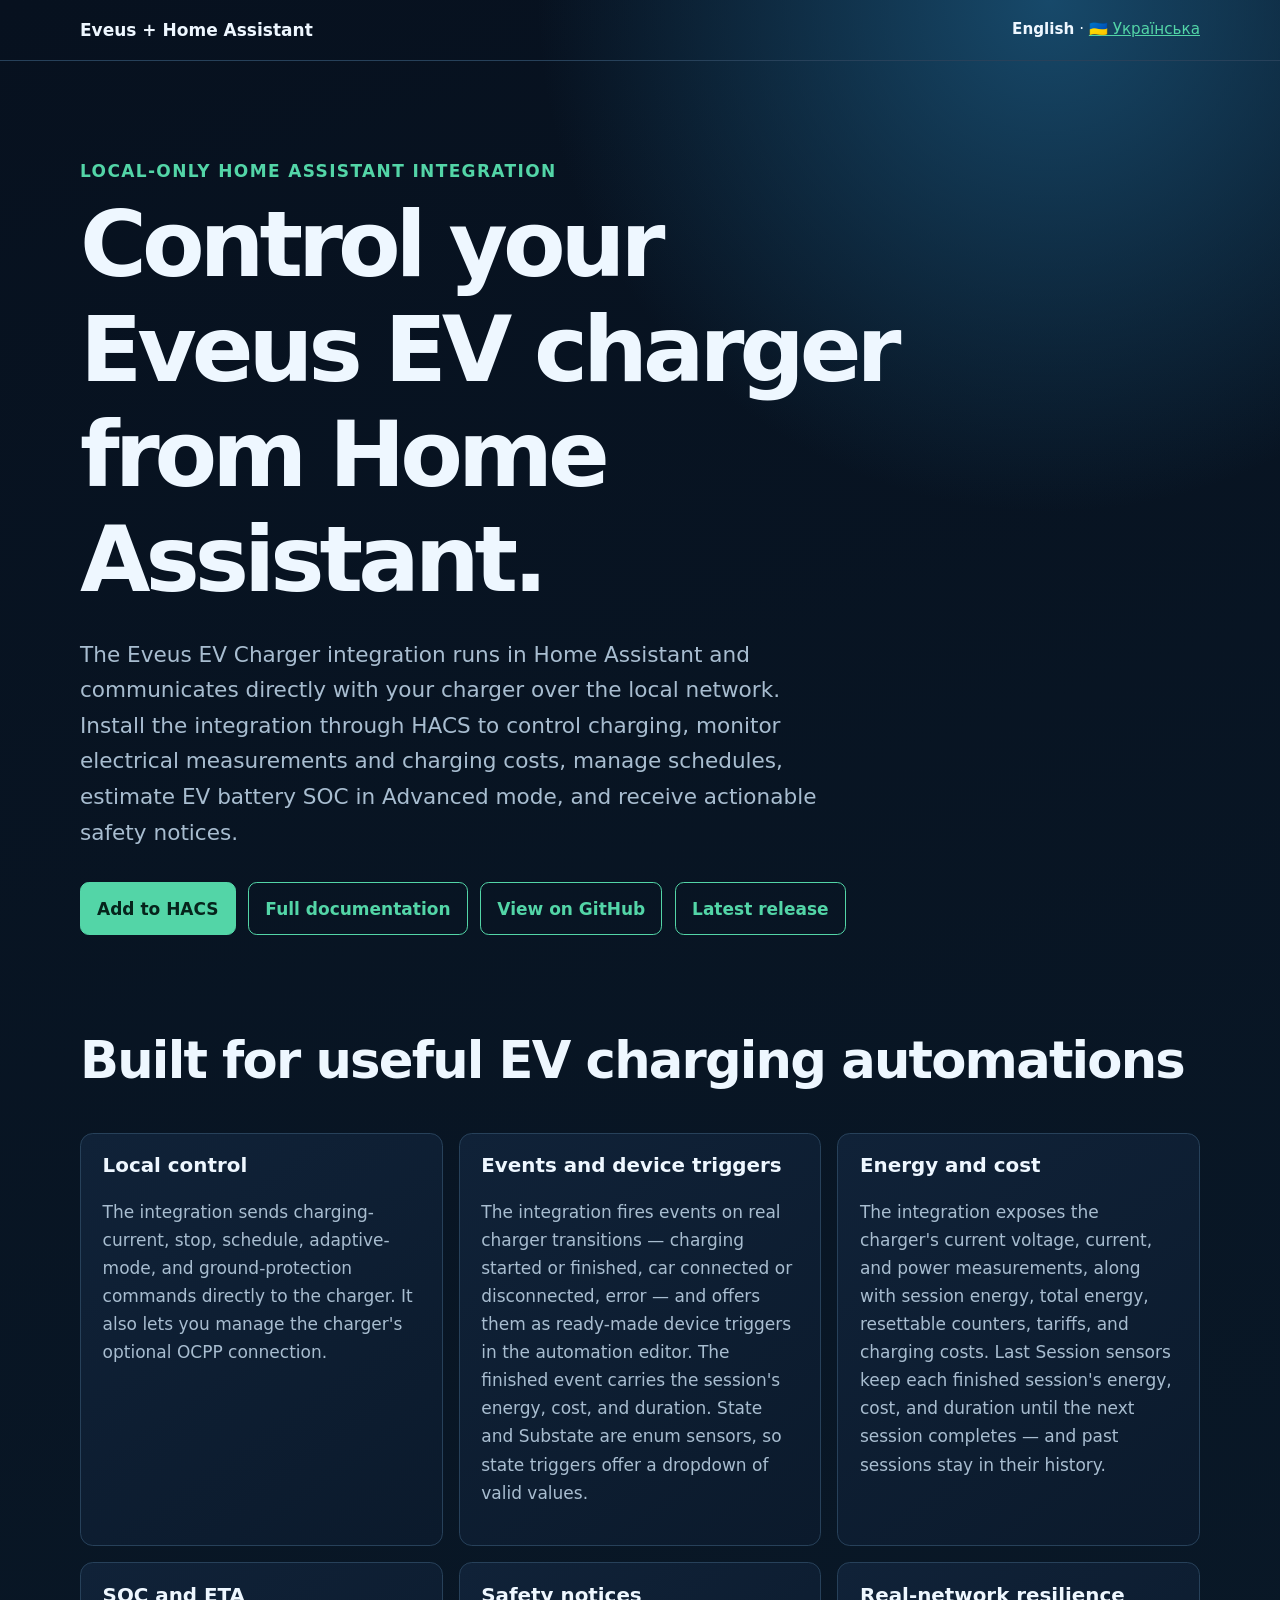
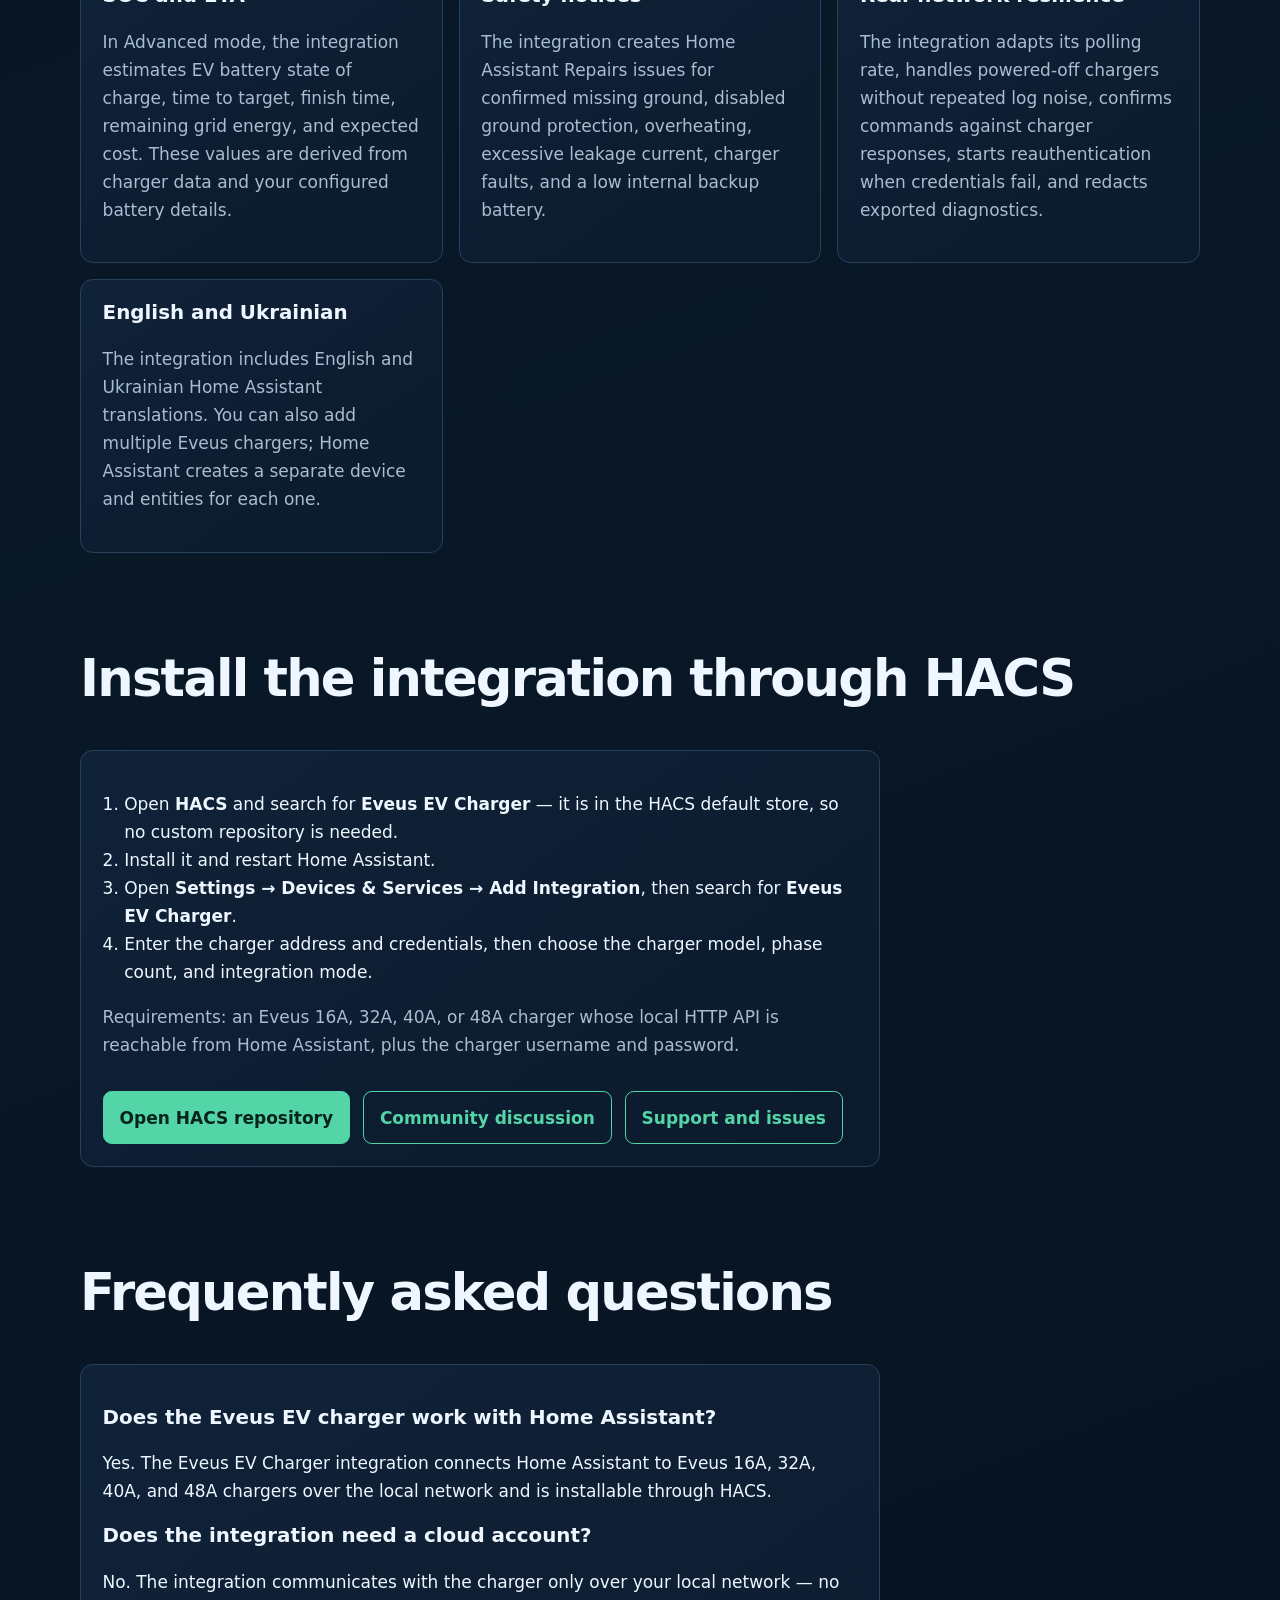
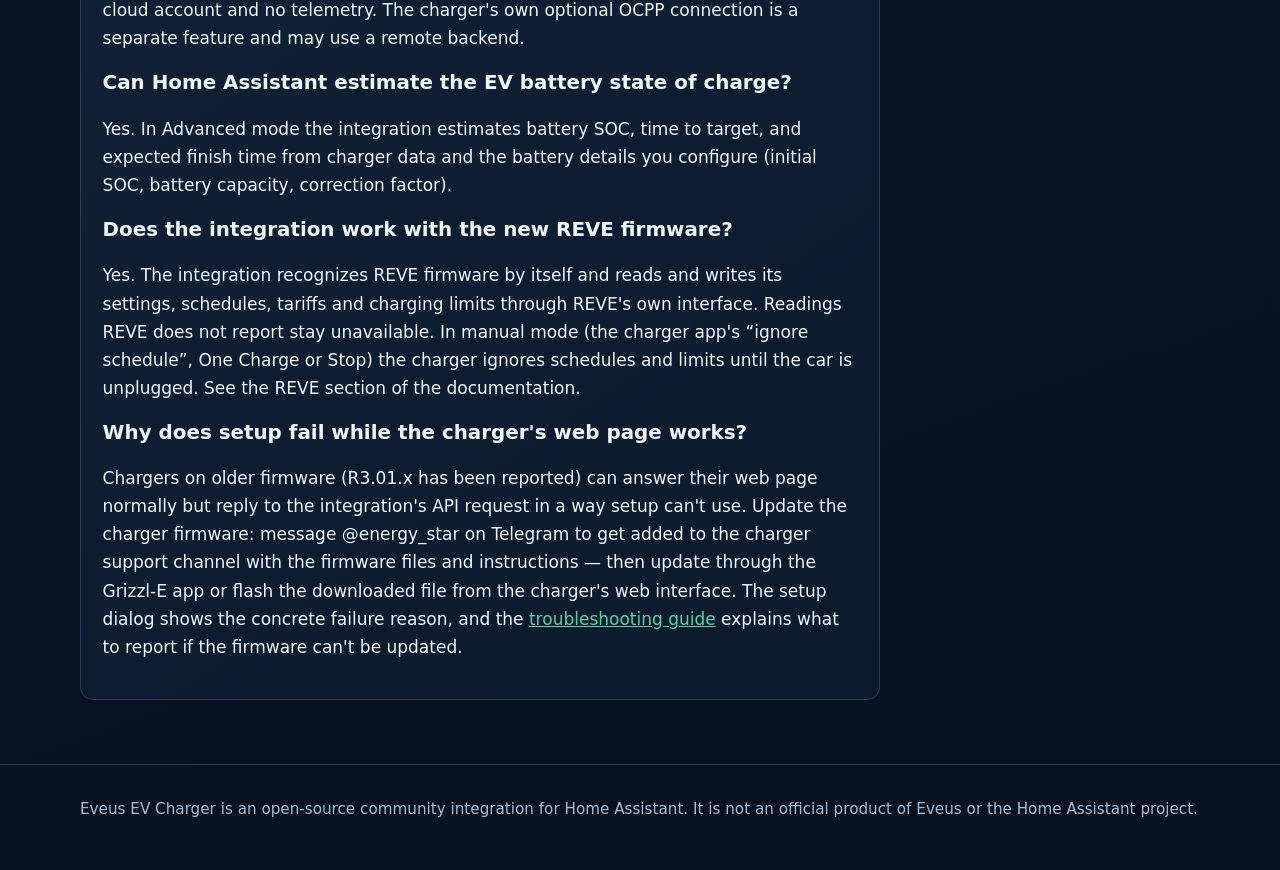
==== site/index.html @ 742cd99a "site: FAQ answer about REVE firmware" ====
<!doctype html>
<html lang="en">
<head>
  <meta charset="utf-8">
  <meta name="viewport" content="width=device-width, initial-scale=1">
  <title>Eveus EV Charger Home Assistant Integration | HACS</title>
  <meta name="description" content="The Eveus EV Charger integration gives Home Assistant local control and monitoring of Eveus chargers. Install it through HACS to manage charging, schedules, energy, cost, and safety notices.">
  <link rel="canonical" href="https://abovsh.github.io/eveus/">
  <link rel="alternate" hreflang="en" href="https://abovsh.github.io/eveus/">
  <link rel="alternate" hreflang="uk" href="https://abovsh.github.io/eveus/uk/">
  <link rel="alternate" hreflang="x-default" href="https://abovsh.github.io/eveus/">
  <link rel="stylesheet" href="assets/style.css">
  <meta property="og:type" content="website">
  <meta property="og:title" content="Eveus EV Charger for Home Assistant">
  <meta property="og:description" content="A HACS integration that gives Home Assistant local control and monitoring of Eveus EV chargers.">
  <meta property="og:url" content="https://abovsh.github.io/eveus/">
  <meta property="og:image" content="https://github.com/user-attachments/assets/064dd525-ecb9-4f7f-ac0c-2dc9a16b7039">
  <meta name="twitter:card" content="summary_large_image">
  <meta name="twitter:title" content="Eveus EV Charger for Home Assistant">
  <meta name="twitter:description" content="A HACS integration that gives Home Assistant local control and monitoring of Eveus EV chargers.">
  <meta name="twitter:image" content="https://github.com/user-attachments/assets/064dd525-ecb9-4f7f-ac0c-2dc9a16b7039">
  <script type="application/ld+json">
  {
    "@context": "https://schema.org",
    "@type": "SoftwareApplication",
    "name": "Eveus EV Charger for Home Assistant",
    "applicationCategory": "HomeAutomationApplication",
    "operatingSystem": "Home Assistant",
    "description": "Home Assistant integration that communicates locally with Eveus EV chargers and is installable through HACS.",
    "softwareVersion": "4.18.0",
    "inLanguage": ["en", "uk"],
    "screenshot": "https://github.com/user-attachments/assets/064dd525-ecb9-4f7f-ac0c-2dc9a16b7039",
    "url": "https://abovsh.github.io/eveus/",
    "downloadUrl": "https://github.com/ABovsh/eveus/releases/latest",
    "codeRepository": "https://github.com/ABovsh/eveus",
    "license": "https://github.com/ABovsh/eveus/blob/main/LICENSE"
  }
  </script>
  <script type="application/ld+json">
  {
    "@context": "https://schema.org",
    "@type": "FAQPage",
    "mainEntity": [
      {
        "@type": "Question",
        "name": "Does the Eveus EV charger work with Home Assistant?",
        "acceptedAnswer": {
          "@type": "Answer",
          "text": "Yes. The Eveus EV Charger integration connects Home Assistant to Eveus 16A, 32A, 40A, and 48A chargers over the local network and is installable through HACS."
        }
      },
      {
        "@type": "Question",
        "name": "Does the integration need a cloud account?",
        "acceptedAnswer": {
          "@type": "Answer",
          "text": "No. The integration communicates with the charger only over your local network — no cloud account and no telemetry. The charger's own optional OCPP connection is a separate feature and may use a remote backend."
        }
      },
      {
        "@type": "Question",
        "name": "Can Home Assistant estimate the EV battery state of charge?",
        "acceptedAnswer": {
          "@type": "Answer",
          "text": "Yes. In Advanced mode the integration estimates battery SOC, time to target, and expected finish time from charger data and the battery details you configure (initial SOC, battery capacity, correction factor)."
        }
      },
      {
        "@type": "Question",
        "name": "Does the integration work with the new REVE firmware?",
        "acceptedAnswer": {
          "@type": "Answer",
          "text": "Yes. The integration recognizes REVE firmware by itself and reads and writes its settings, schedules, tariffs and charging limits through REVE's own interface. Readings REVE does not report stay unavailable. In manual mode (the charger app's \u201cignore schedule\u201d, One Charge or Stop) the charger ignores schedules and limits until the car is unplugged. See the REVE section of the documentation."
        }
      },
      {
        "@type": "Question",
        "name": "Why does setup fail while the charger's web page works?",
        "acceptedAnswer": {
          "@type": "Answer",
          "text": "Chargers on older firmware (R3.01.x has been reported) can answer their web page normally but reply to the integration's API request in a way setup can't use. Update the charger firmware: message @energy_star on Telegram to get added to the charger support channel with the firmware files and instructions — then update through the Grizzl-E app or flash the downloaded file from the charger's web interface. The setup dialog shows the concrete failure reason, and the troubleshooting guide explains what to report if the firmware can't be updated."
        }
      }
    ]
  }
  </script>
</head>
<body>
  <header>
    <nav class="wrap" aria-label="Primary navigation">
      <a class="brand" href="./">Eveus + Home Assistant</a>
      <span class="language"><strong aria-current="page">English</strong> · <a href="uk/" lang="uk">🇺🇦 Українська</a></span>
    </nav>
  </header>

  <main>
    <section class="hero wrap">
      <p class="eyebrow">Local-only Home Assistant integration</p>
      <h1>Control your Eveus EV charger from Home Assistant.</h1>
      <p class="lead">The Eveus EV Charger integration runs in Home Assistant and communicates directly with your charger over the local network. Install the integration through HACS to control charging, monitor electrical measurements and charging costs, manage schedules, estimate EV battery SOC in Advanced mode, and receive actionable safety notices.</p>
      <div class="actions">
        <a class="button primary" href="https://my.home-assistant.io/redirect/hacs_repository/?owner=ABovsh&amp;repository=eveus&amp;category=integration">Add to HACS</a>
        <a class="button" href="https://github.com/ABovsh/eveus#eveus-ev-charger-for-home-assistant">Full documentation</a>
        <a class="button" href="https://github.com/ABovsh/eveus">View on GitHub</a>
        <a class="button" href="https://github.com/ABovsh/eveus/releases/latest">Latest release</a>
      </div>
    </section>

    <section class="wrap" id="features">
      <h2>Built for useful EV charging automations</h2>
      <div class="grid">
        <article class="card">
          <h3>Local control</h3>
          <p>The integration sends charging-current, stop, schedule, adaptive-mode, and ground-protection commands directly to the charger. It also lets you manage the charger's optional OCPP connection.</p>
        </article>
        <article class="card">
          <h3>Events and device triggers</h3>
          <p>The integration fires events on real charger transitions — charging started or finished, car connected or disconnected, error — and offers them as ready-made device triggers in the automation editor. The finished event carries the session's energy, cost, and duration. State and Substate are enum sensors, so state triggers offer a dropdown of valid values.</p>
        </article>
        <article class="card">
          <h3>Energy and cost</h3>
          <p>The integration exposes the charger's current voltage, current, and power measurements, along with session energy, total energy, resettable counters, tariffs, and charging costs. Last Session sensors keep each finished session's energy, cost, and duration until the next session completes — and past sessions stay in their history.</p>
        </article>
        <article class="card">
          <h3>SOC and ETA</h3>
          <p>In Advanced mode, the integration estimates EV battery state of charge, time to target, finish time, remaining grid energy, and expected cost. These values are derived from charger data and your configured battery details.</p>
        </article>
        <article class="card">
          <h3>Safety notices</h3>
          <p>The integration creates Home Assistant Repairs issues for confirmed missing ground, disabled ground protection, overheating, excessive leakage current, charger faults, and a low internal backup battery.</p>
        </article>
        <article class="card">
          <h3>Real-network resilience</h3>
          <p>The integration adapts its polling rate, handles powered-off chargers without repeated log noise, confirms commands against charger responses, starts reauthentication when credentials fail, and redacts exported diagnostics.</p>
        </article>
        <article class="card">
          <h3>English and Ukrainian</h3>
          <p>The integration includes English and Ukrainian Home Assistant translations. You can also add multiple Eveus chargers; Home Assistant creates a separate device and entities for each one.</p>
        </article>
      </div>
    </section>

    <section class="wrap" id="install">
      <h2>Install the integration through HACS</h2>
      <div class="install">
        <ol>
          <li>Open <strong>HACS</strong> and search for <strong>Eveus EV Charger</strong> — it is in the HACS default store, so no custom repository is needed.</li>
          <li>Install it and restart Home Assistant.</li>
          <li>Open <strong>Settings → Devices &amp; Services → Add Integration</strong>, then search for <strong>Eveus EV Charger</strong>.</li>
          <li>Enter the charger address and credentials, then choose the charger model, phase count, and integration mode.</li>
        </ol>
        <p class="note">Requirements: an Eveus 16A, 32A, 40A, or 48A charger whose local HTTP API is reachable from Home Assistant, plus the charger username and password.</p>
        <div class="actions">
          <a class="button primary" href="https://my.home-assistant.io/redirect/hacs_repository/?owner=ABovsh&amp;repository=eveus&amp;category=integration">Open HACS repository</a>
          <a class="button" href="https://community.home-assistant.io/t/eveus-ev-charger-home-assistant-integration-local-only-hacs/1010628">Community discussion</a>
          <a class="button" href="https://github.com/ABovsh/eveus/issues">Support and issues</a>
        </div>
      </div>
    </section>

    <section class="wrap" id="faq">
      <h2>Frequently asked questions</h2>
      <div class="install">
        <h3>Does the Eveus EV charger work with Home Assistant?</h3>
        <p>Yes. The Eveus EV Charger integration connects Home Assistant to Eveus 16A, 32A, 40A, and 48A chargers over the local network and is installable through HACS.</p>
        <h3>Does the integration need a cloud account?</h3>
        <p>No. The integration communicates with the charger only over your local network — no cloud account and no telemetry. The charger's own optional OCPP connection is a separate feature and may use a remote backend.</p>
        <h3>Can Home Assistant estimate the EV battery state of charge?</h3>
        <p>Yes. In Advanced mode the integration estimates battery SOC, time to target, and expected finish time from charger data and the battery details you configure (initial SOC, battery capacity, correction factor).</p>
        <h3>Does the integration work with the new REVE firmware?</h3>
        <p>Yes. The integration recognizes REVE firmware by itself and reads and writes its settings, schedules, tariffs and charging limits through REVE's own interface. Readings REVE does not report stay unavailable. In manual mode (the charger app's “ignore schedule”, One Charge or Stop) the charger ignores schedules and limits until the car is unplugged. See the REVE section of the documentation.</p>
        <h3>Why does setup fail while the charger's web page works?</h3>
        <p>Chargers on older firmware (R3.01.x has been reported) can answer their web page normally but reply to the integration's API request in a way setup can't use. Update the charger firmware: message @energy_star on Telegram to get added to the charger support channel with the firmware files and instructions — then update through the Grizzl-E app or flash the downloaded file from the charger's web interface. The setup dialog shows the concrete failure reason, and the <a href="https://github.com/ABovsh/eveus#older-charger-firmware">troubleshooting guide</a> explains what to report if the firmware can't be updated.</p>
      </div>
    </section>
  </main>

  <footer>
    <div class="wrap">Eveus EV Charger is an open-source community integration for Home Assistant. It is not an official product of Eveus or the Home Assistant project.</div>
  </footer>
</body>
</html>
---- site/assets/style.css ----
:root {
  color-scheme: dark;
  --bg: #07111f;
  --panel: #102238;
  --panel-soft: #0b1a2c;
  --text: #eef7ff;
  --muted: #a8bdd0;
  --accent: #53d5a7;
  --accent-dark: #06241c;
  --line: #27415a;
  --max: 1120px;
}

* {
  box-sizing: border-box;
}

html {
  scroll-behavior: smooth;
}

body {
  margin: 0;
  background:
    radial-gradient(circle at 82% 0%, #17496a 0, transparent 32rem),
    linear-gradient(160deg, var(--bg), #091827 48%, #07111f);
  color: var(--text);
  font: 17px/1.65 system-ui, -apple-system, BlinkMacSystemFont, "Segoe UI", sans-serif;
}

a {
  color: var(--accent);
}

a:focus-visible,
.button:focus-visible {
  outline: 3px solid #fff;
  outline-offset: 4px;
}

.wrap {
  width: min(calc(100% - 2rem), var(--max));
  margin-inline: auto;
}

header {
  padding: 1rem 0;
  border-bottom: 1px solid var(--line);
}

nav {
  display: flex;
  align-items: center;
  justify-content: space-between;
  gap: 1rem;
}

.brand {
  color: var(--text);
  font-weight: 800;
  text-decoration: none;
}

.language {
  font-size: 0.95rem;
}

.hero {
  padding: 6rem 0 4rem;
}

.eyebrow {
  margin: 0 0 0.5rem;
  color: var(--accent);
  font-weight: 800;
  letter-spacing: 0.08em;
  text-transform: uppercase;
}

h1,
h2,
h3 {
  line-height: 1.15;
}

h1 {
  max-width: 860px;
  margin: 0;
  font-size: clamp(2.7rem, 8vw, 5.7rem);
  letter-spacing: -0.055em;
}

.lead {
  max-width: 760px;
  margin: 1.5rem 0 0;
  color: var(--muted);
  font-size: clamp(1.1rem, 2vw, 1.35rem);
}

.actions {
  display: flex;
  flex-wrap: wrap;
  gap: 0.8rem;
  margin-top: 2rem;
}

.button {
  display: inline-block;
  padding: 0.72rem 1rem;
  border: 1px solid var(--accent);
  border-radius: 0.55rem;
  color: var(--accent);
  font-weight: 750;
  text-decoration: none;
}

.button.primary {
  background: var(--accent);
  color: var(--accent-dark);
}

section {
  padding: 2rem 0 4rem;
}

h2 {
  margin-top: 0;
  font-size: clamp(2rem, 5vw, 3.2rem);
  letter-spacing: -0.035em;
}

.grid {
  display: grid;
  grid-template-columns: repeat(3, minmax(0, 1fr));
  gap: 1rem;
}

.card,
.install {
  padding: 1.35rem;
  border: 1px solid var(--line);
  border-radius: 0.8rem;
  background: linear-gradient(145deg, var(--panel), var(--panel-soft));
}

.card h3 {
  margin-top: 0;
}

.card p,
.note,
footer {
  color: var(--muted);
}

.install {
  max-width: 800px;
}

ol {
  padding-left: 1.35rem;
}

code {
  overflow-wrap: anywhere;
  color: var(--text);
}

footer {
  padding: 2rem 0 3rem;
  border-top: 1px solid var(--line);
  font-size: 0.95rem;
}

@media (max-width: 760px) {
  .hero {
    padding-top: 4rem;
  }

  .grid {
    grid-template-columns: 1fr;
  }
}
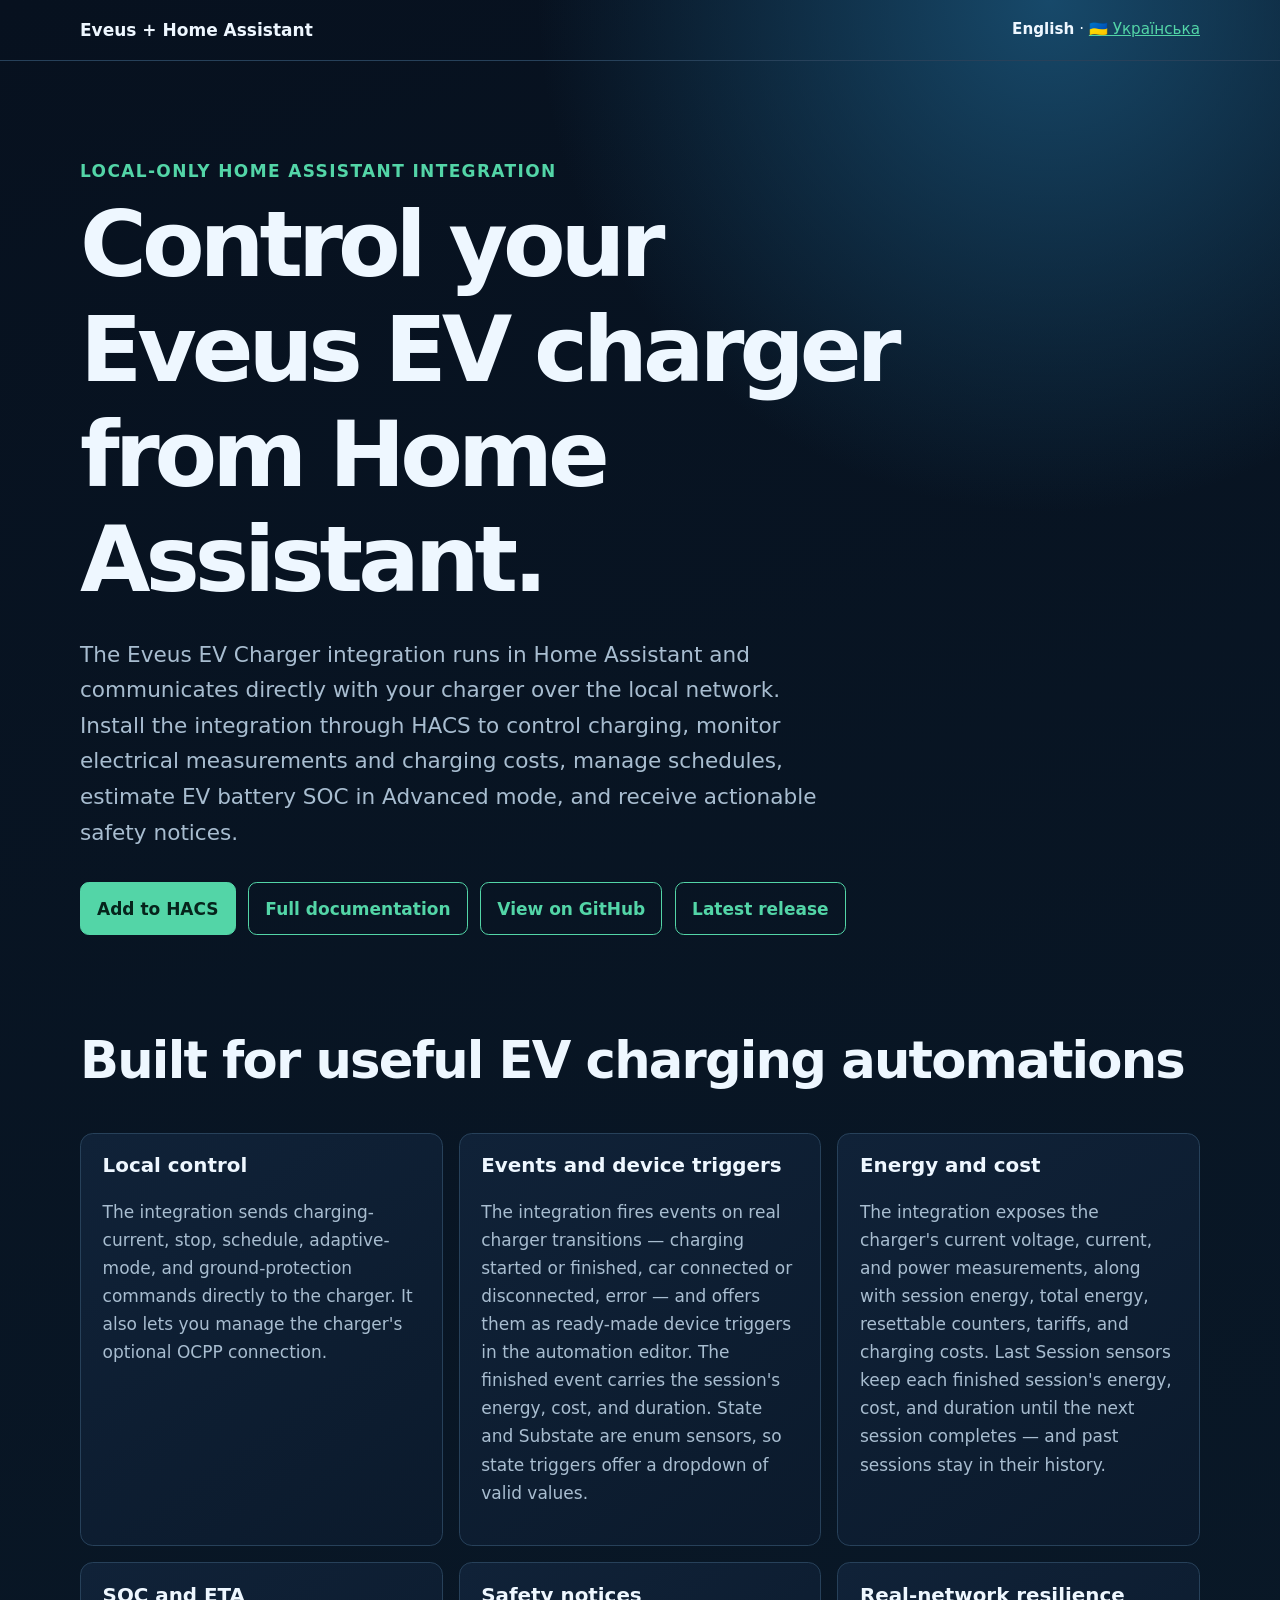
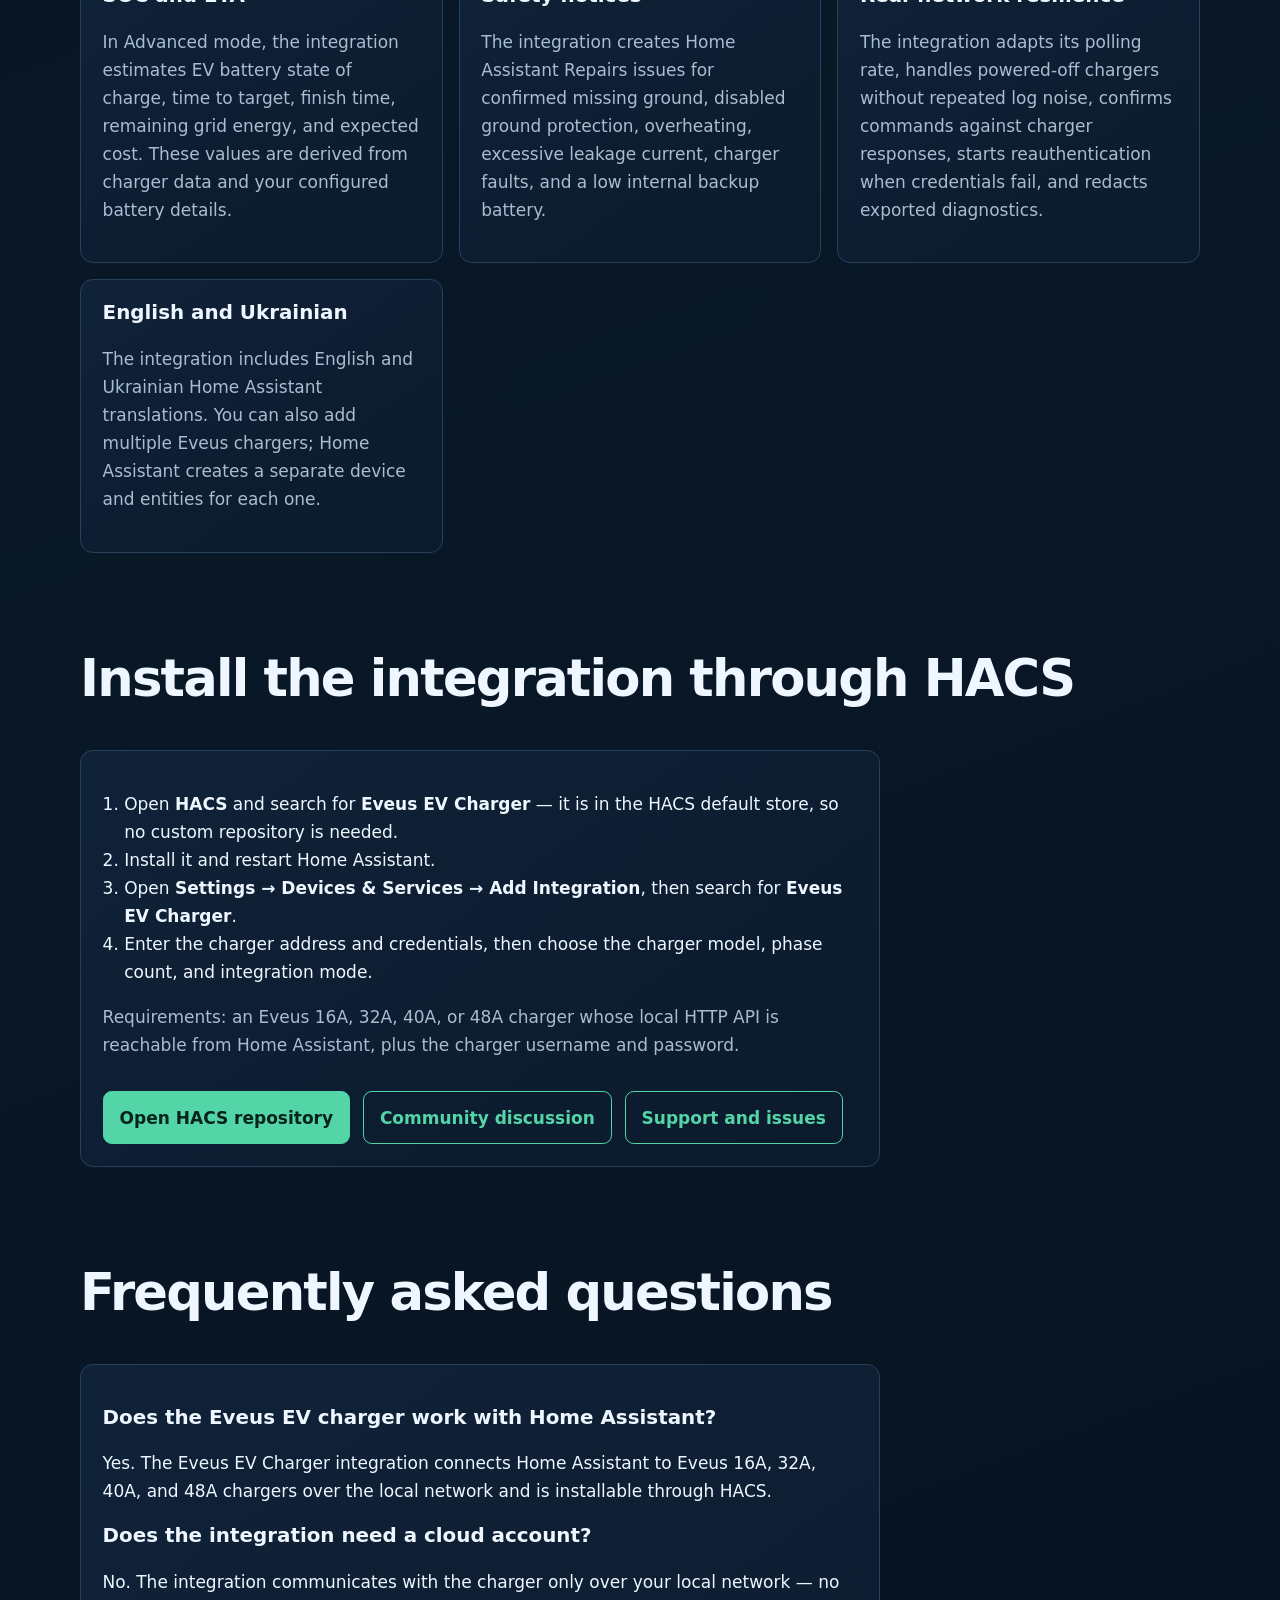
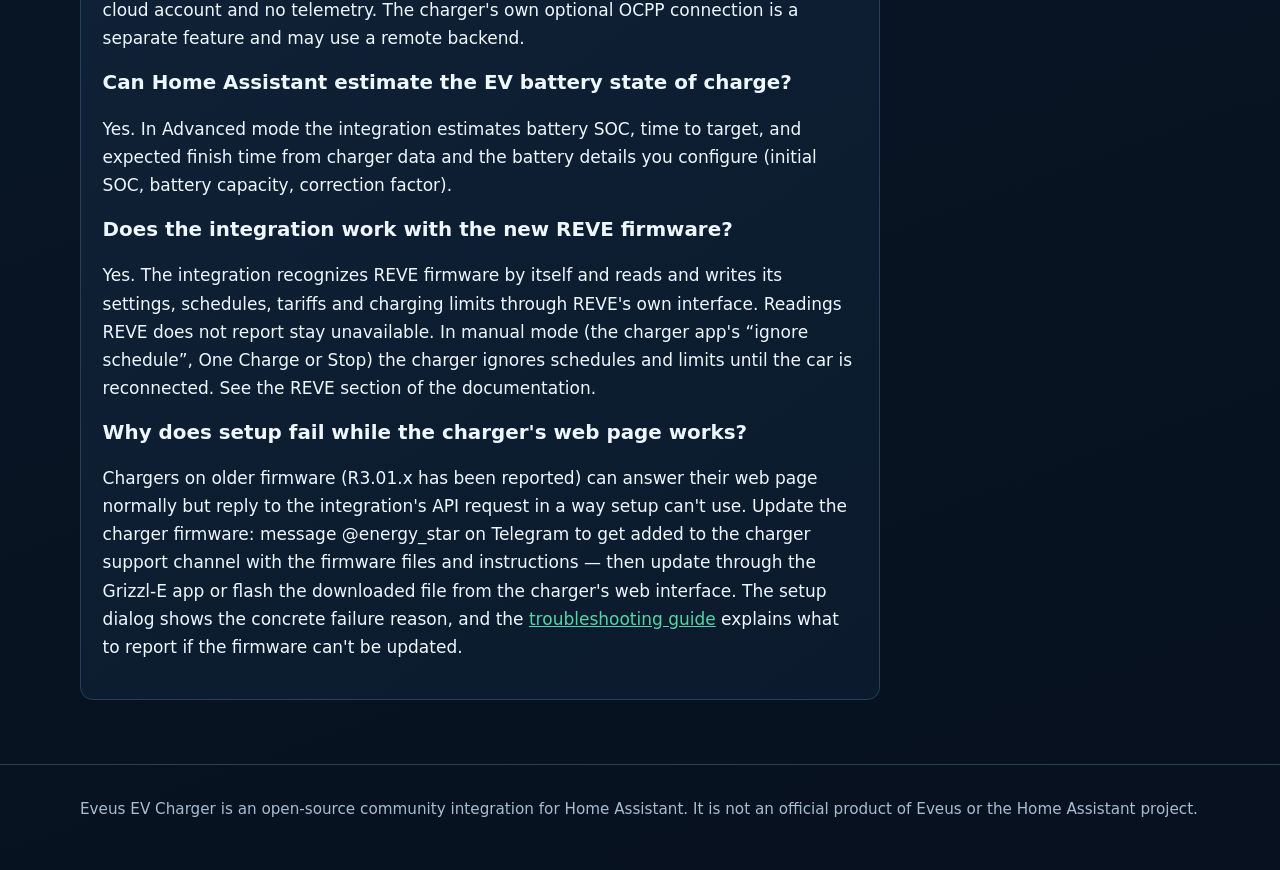
==== commit 16f9838e: "card, docs: manual mode lasts until the car is reconnected" ====
--- a/site/index.html
+++ b/site/index.html
@@ -70,7 +70,7 @@
         "name": "Does the integration work with the new REVE firmware?",
         "acceptedAnswer": {
           "@type": "Answer",
-          "text": "Yes. The integration recognizes REVE firmware by itself and reads and writes its settings, schedules, tariffs and charging limits through REVE's own interface. Readings REVE does not report stay unavailable. In manual mode (the charger app's \u201cignore schedule\u201d, One Charge or Stop) the charger ignores schedules and limits until the car is unplugged. See the REVE section of the documentation."
+          "text": "Yes. The integration recognizes REVE firmware by itself and reads and writes its settings, schedules, tariffs and charging limits through REVE's own interface. Readings REVE does not report stay unavailable. In manual mode (the charger app's \u201cignore schedule\u201d, One Charge or Stop) the charger ignores schedules and limits until the car is reconnected. See the REVE section of the documentation."
         }
       },
       {
@@ -168,7 +168,7 @@
         <h3>Can Home Assistant estimate the EV battery state of charge?</h3>
         <p>Yes. In Advanced mode the integration estimates battery SOC, time to target, and expected finish time from charger data and the battery details you configure (initial SOC, battery capacity, correction factor).</p>
         <h3>Does the integration work with the new REVE firmware?</h3>
-        <p>Yes. The integration recognizes REVE firmware by itself and reads and writes its settings, schedules, tariffs and charging limits through REVE's own interface. Readings REVE does not report stay unavailable. In manual mode (the charger app's “ignore schedule”, One Charge or Stop) the charger ignores schedules and limits until the car is unplugged. See the REVE section of the documentation.</p>
+        <p>Yes. The integration recognizes REVE firmware by itself and reads and writes its settings, schedules, tariffs and charging limits through REVE's own interface. Readings REVE does not report stay unavailable. In manual mode (the charger app's “ignore schedule”, One Charge or Stop) the charger ignores schedules and limits until the car is reconnected. See the REVE section of the documentation.</p>
         <h3>Why does setup fail while the charger's web page works?</h3>
         <p>Chargers on older firmware (R3.01.x has been reported) can answer their web page normally but reply to the integration's API request in a way setup can't use. Update the charger firmware: message @energy_star on Telegram to get added to the charger support channel with the firmware files and instructions — then update through the Grizzl-E app or flash the downloaded file from the charger's web interface. The setup dialog shows the concrete failure reason, and the <a href="https://github.com/ABovsh/eveus#older-charger-firmware">troubleshooting guide</a> explains what to report if the firmware can't be updated.</p>
       </div>
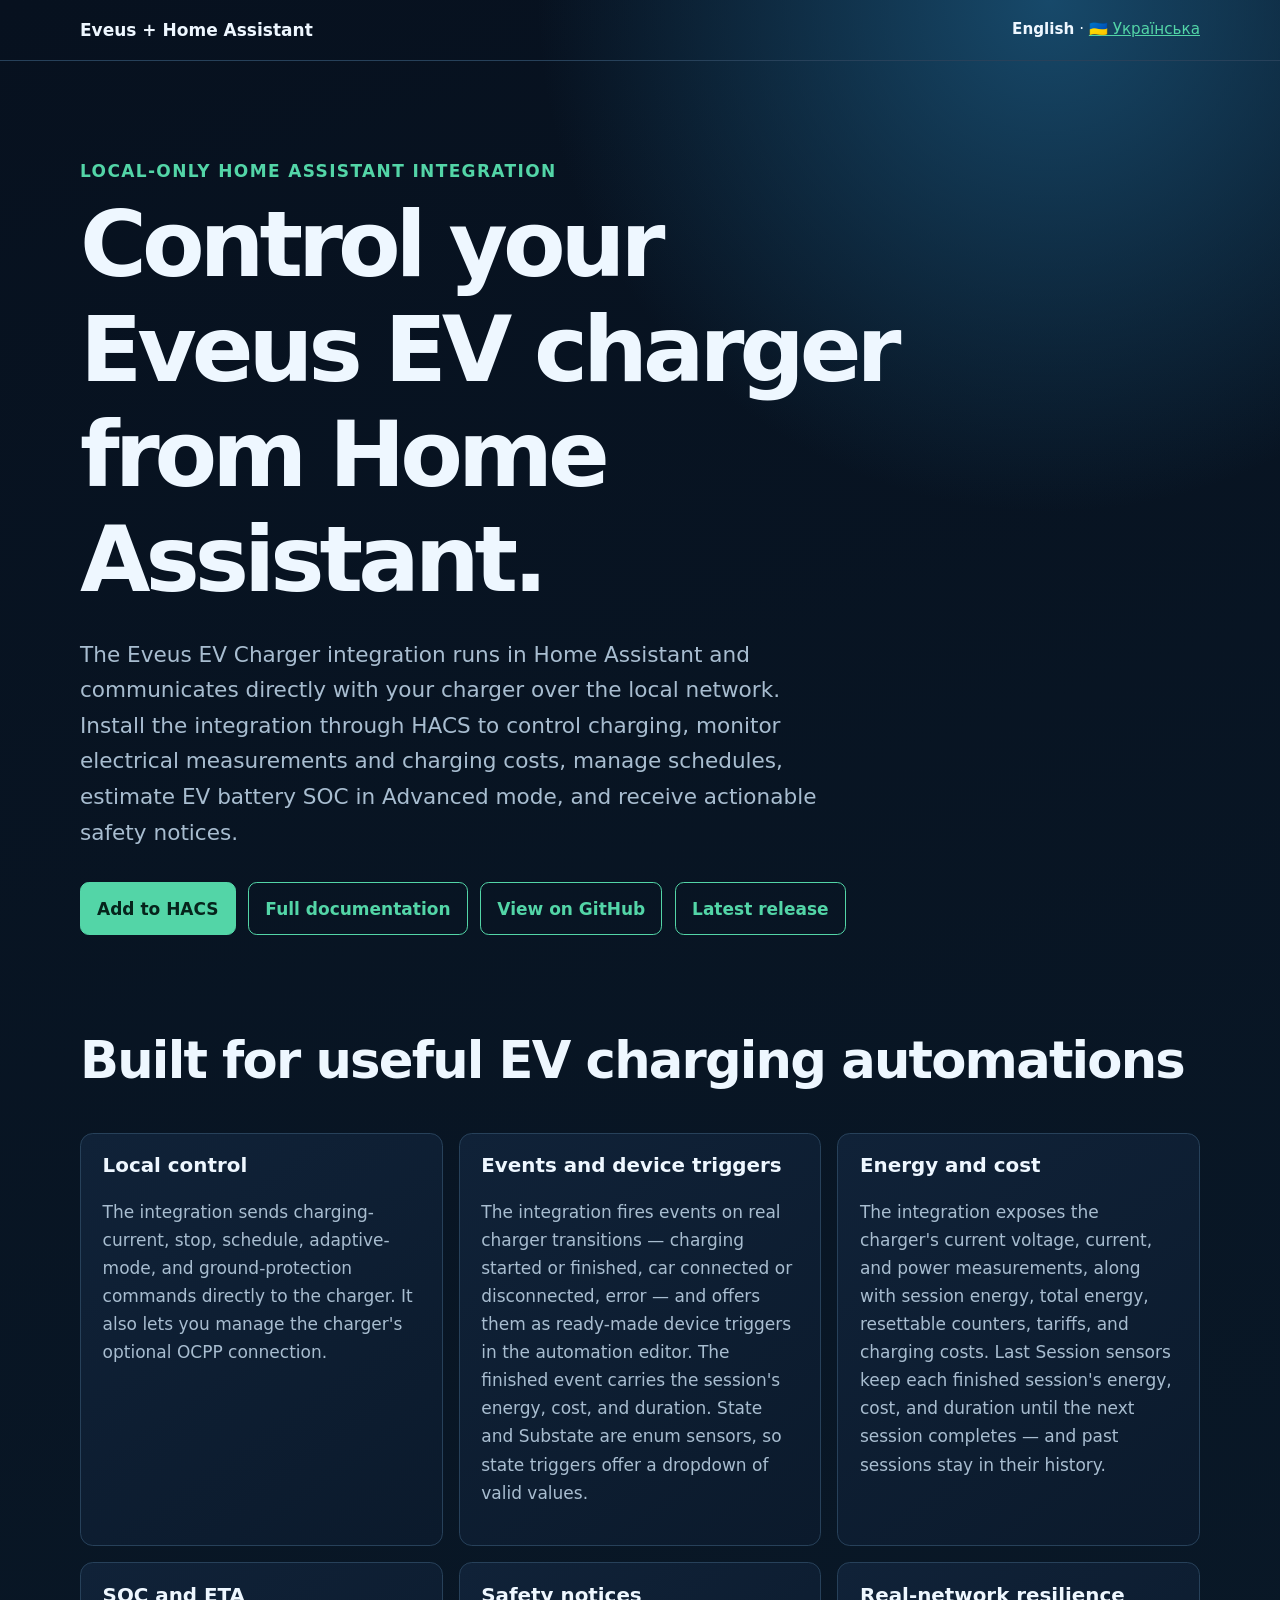
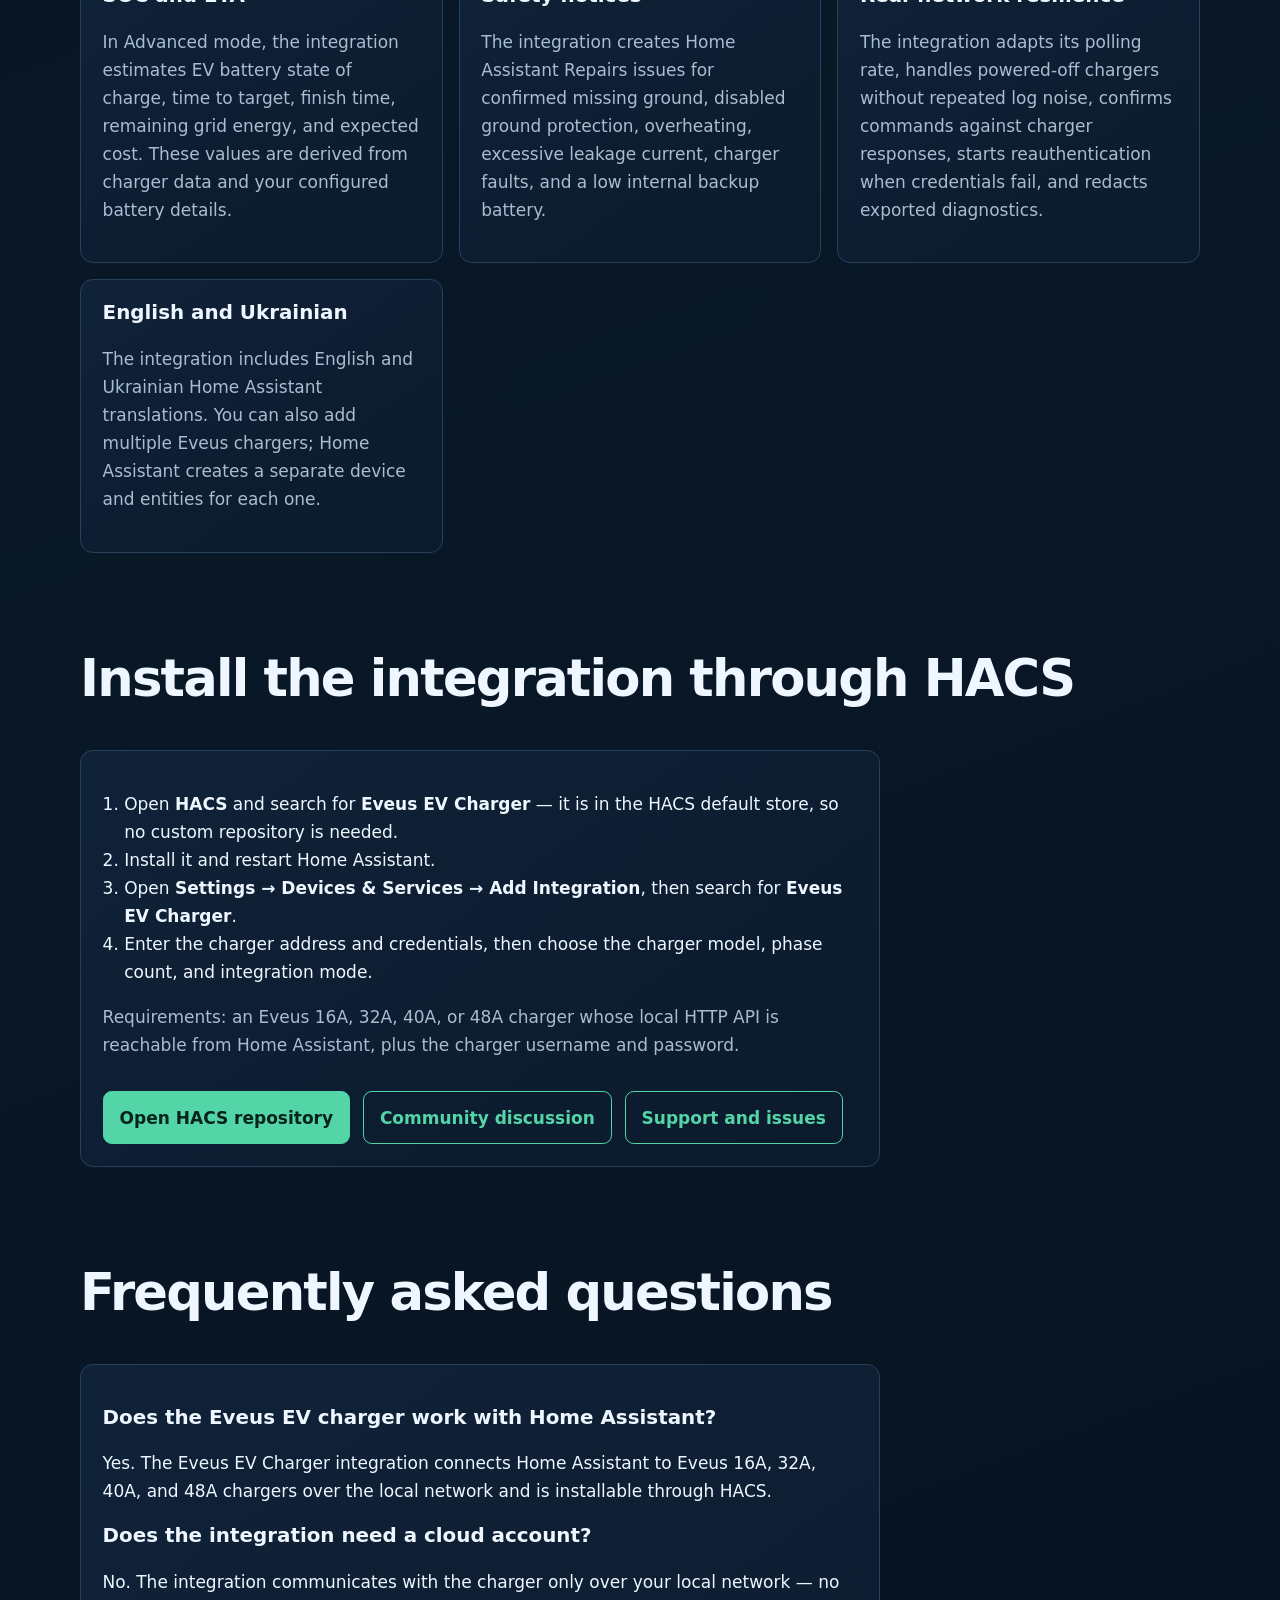
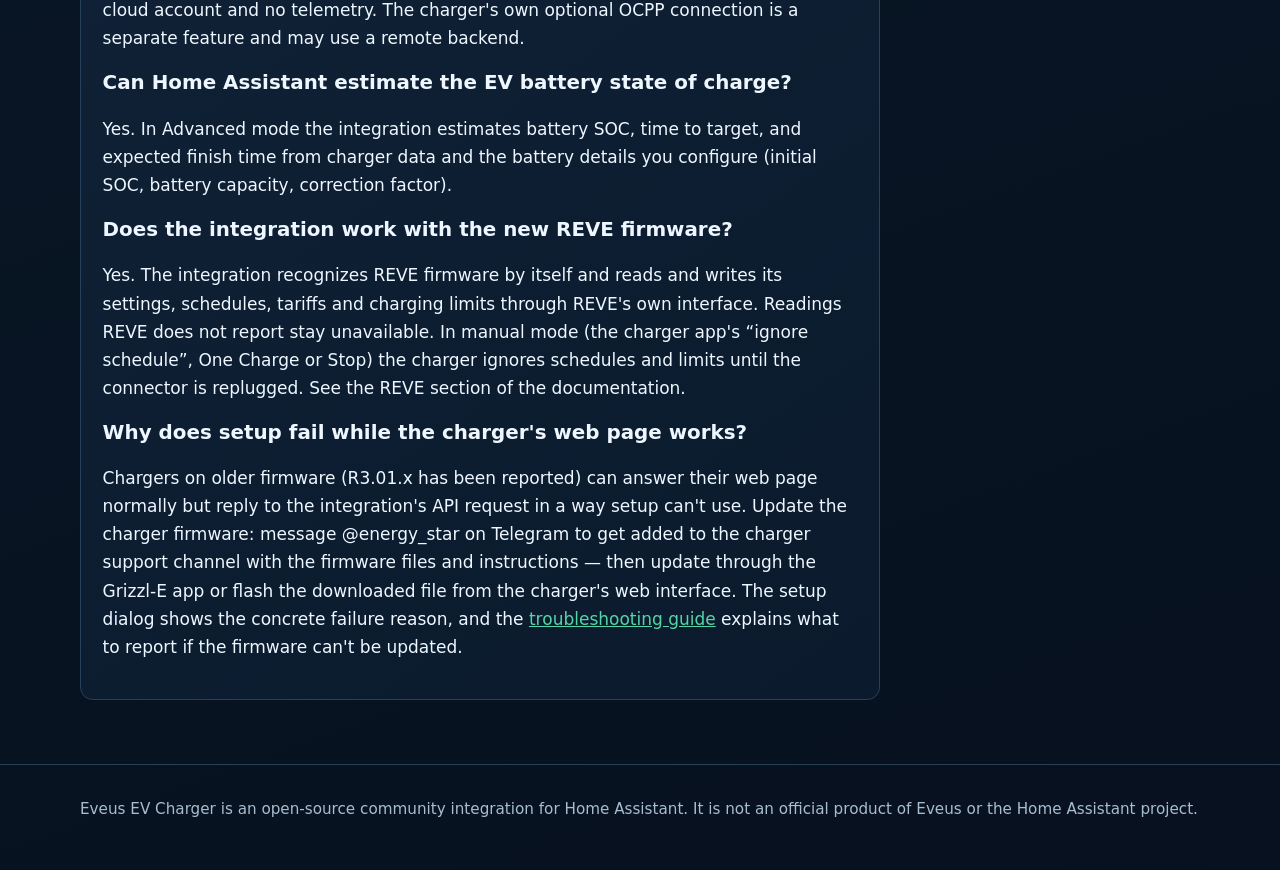
==== commit cc121d90: "card, docs: manual mode lasts until the connector is replugged" ====
--- a/site/index.html
+++ b/site/index.html
@@ -70,7 +70,7 @@
         "name": "Does the integration work with the new REVE firmware?",
         "acceptedAnswer": {
           "@type": "Answer",
-          "text": "Yes. The integration recognizes REVE firmware by itself and reads and writes its settings, schedules, tariffs and charging limits through REVE's own interface. Readings REVE does not report stay unavailable. In manual mode (the charger app's \u201cignore schedule\u201d, One Charge or Stop) the charger ignores schedules and limits until the car is reconnected. See the REVE section of the documentation."
+          "text": "Yes. The integration recognizes REVE firmware by itself and reads and writes its settings, schedules, tariffs and charging limits through REVE's own interface. Readings REVE does not report stay unavailable. In manual mode (the charger app's \u201cignore schedule\u201d, One Charge or Stop) the charger ignores schedules and limits until the connector is replugged. See the REVE section of the documentation."
         }
       },
       {
@@ -168,7 +168,7 @@
         <h3>Can Home Assistant estimate the EV battery state of charge?</h3>
         <p>Yes. In Advanced mode the integration estimates battery SOC, time to target, and expected finish time from charger data and the battery details you configure (initial SOC, battery capacity, correction factor).</p>
         <h3>Does the integration work with the new REVE firmware?</h3>
-        <p>Yes. The integration recognizes REVE firmware by itself and reads and writes its settings, schedules, tariffs and charging limits through REVE's own interface. Readings REVE does not report stay unavailable. In manual mode (the charger app's “ignore schedule”, One Charge or Stop) the charger ignores schedules and limits until the car is reconnected. See the REVE section of the documentation.</p>
+        <p>Yes. The integration recognizes REVE firmware by itself and reads and writes its settings, schedules, tariffs and charging limits through REVE's own interface. Readings REVE does not report stay unavailable. In manual mode (the charger app's “ignore schedule”, One Charge or Stop) the charger ignores schedules and limits until the connector is replugged. See the REVE section of the documentation.</p>
         <h3>Why does setup fail while the charger's web page works?</h3>
         <p>Chargers on older firmware (R3.01.x has been reported) can answer their web page normally but reply to the integration's API request in a way setup can't use. Update the charger firmware: message @energy_star on Telegram to get added to the charger support channel with the firmware files and instructions — then update through the Grizzl-E app or flash the downloaded file from the charger's web interface. The setup dialog shows the concrete failure reason, and the <a href="https://github.com/ABovsh/eveus#older-charger-firmware">troubleshooting guide</a> explains what to report if the firmware can't be updated.</p>
       </div>
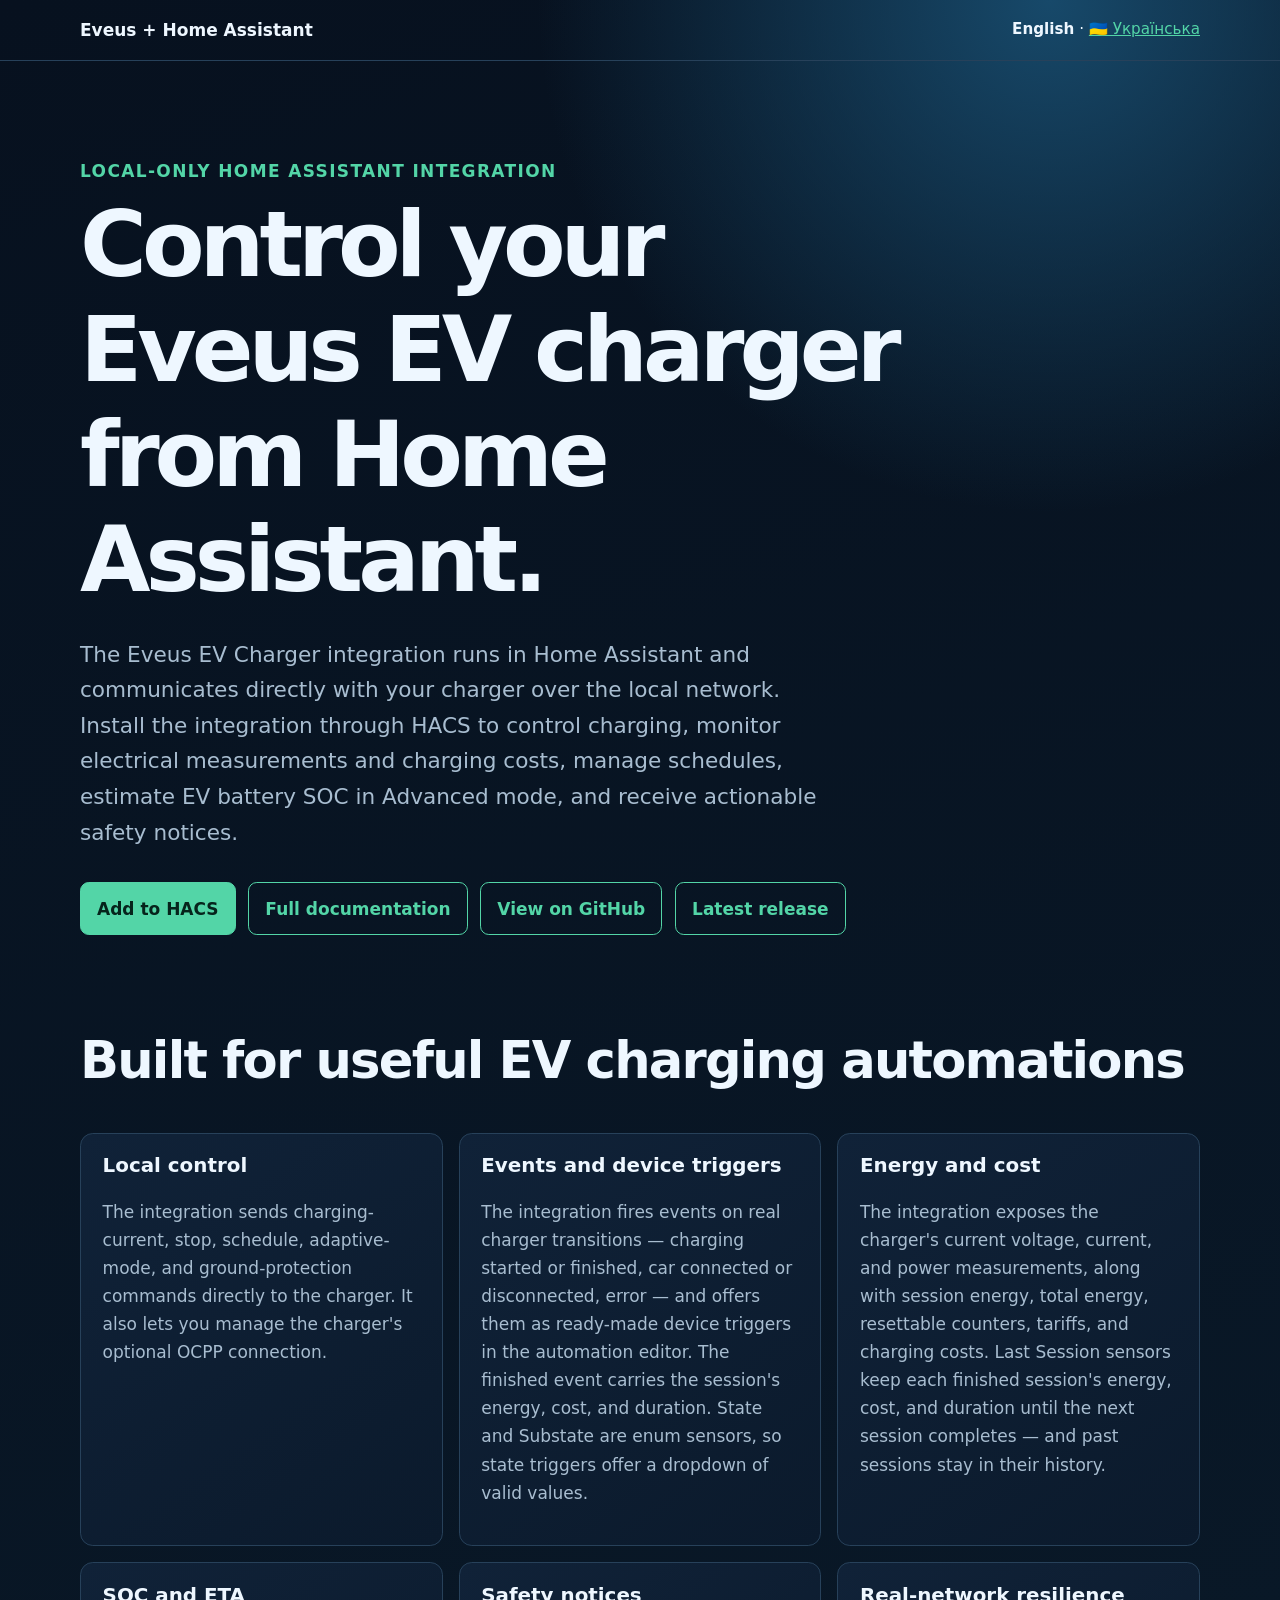
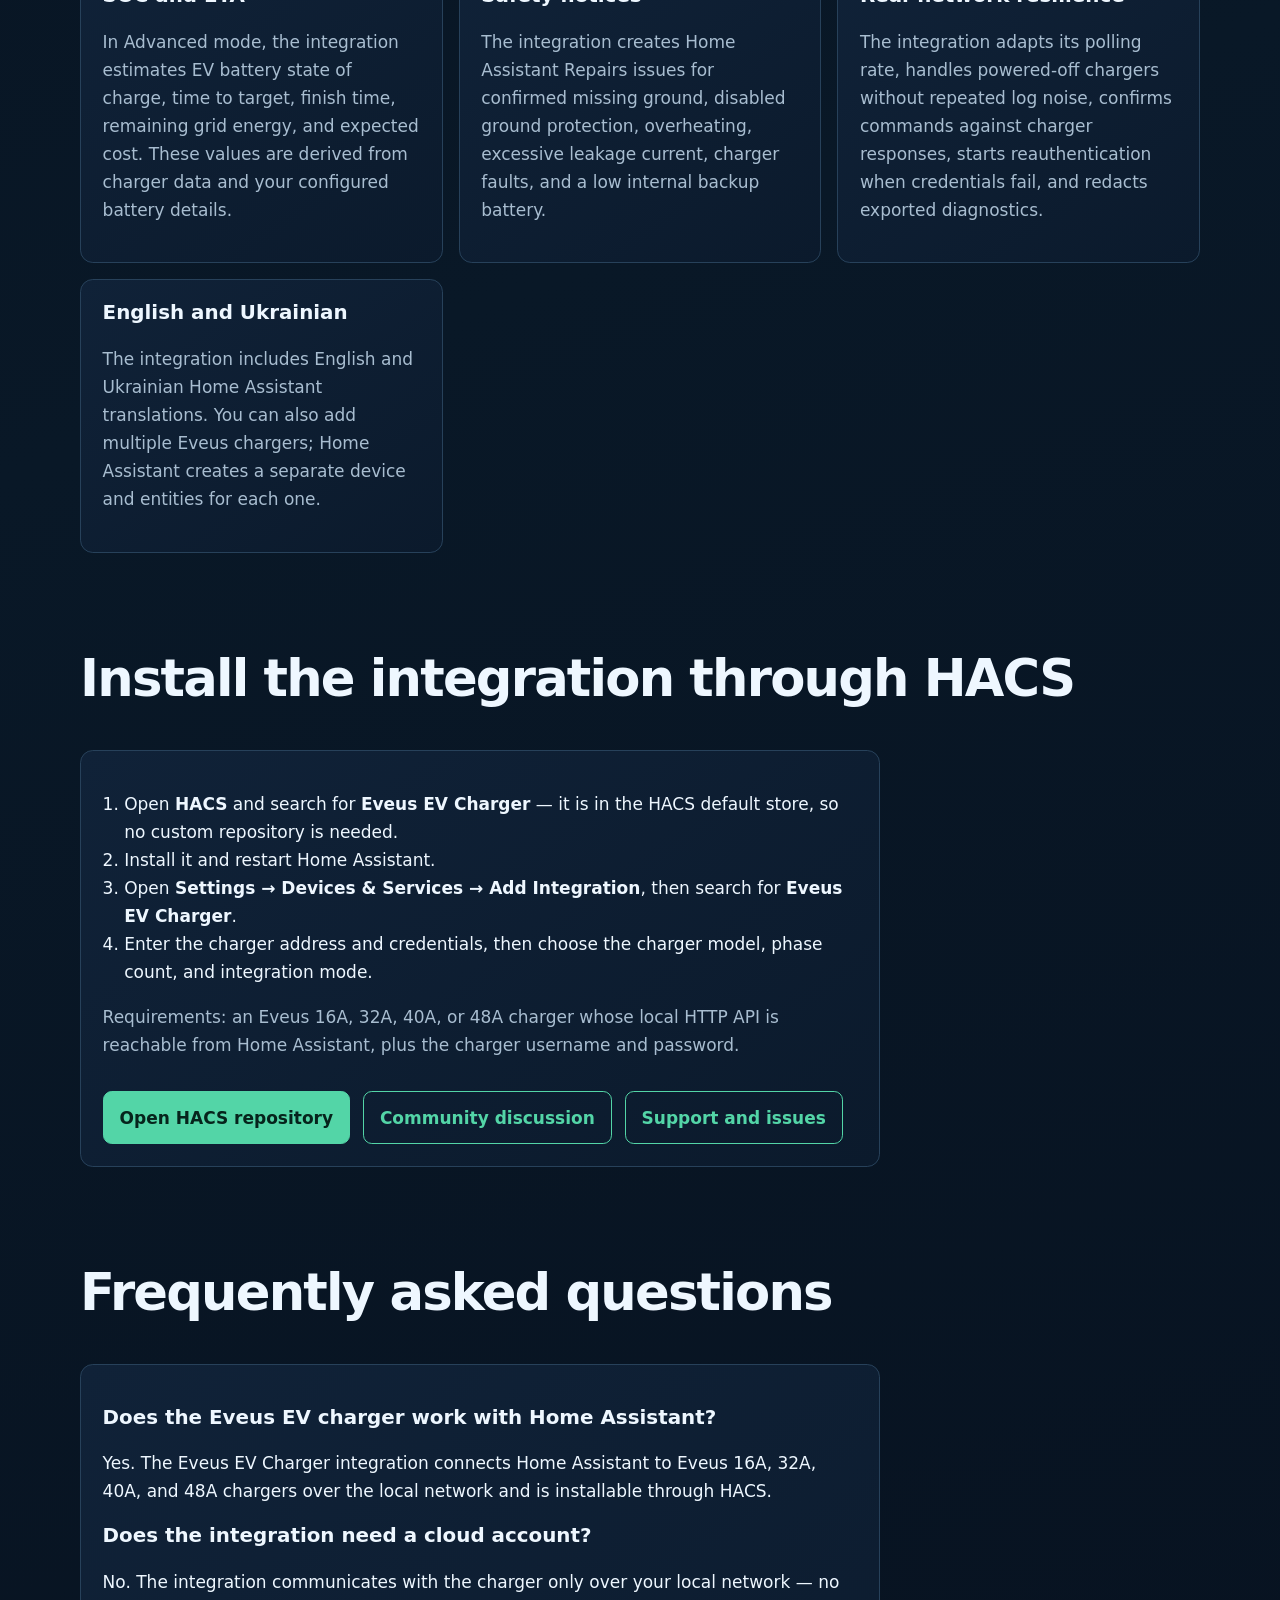
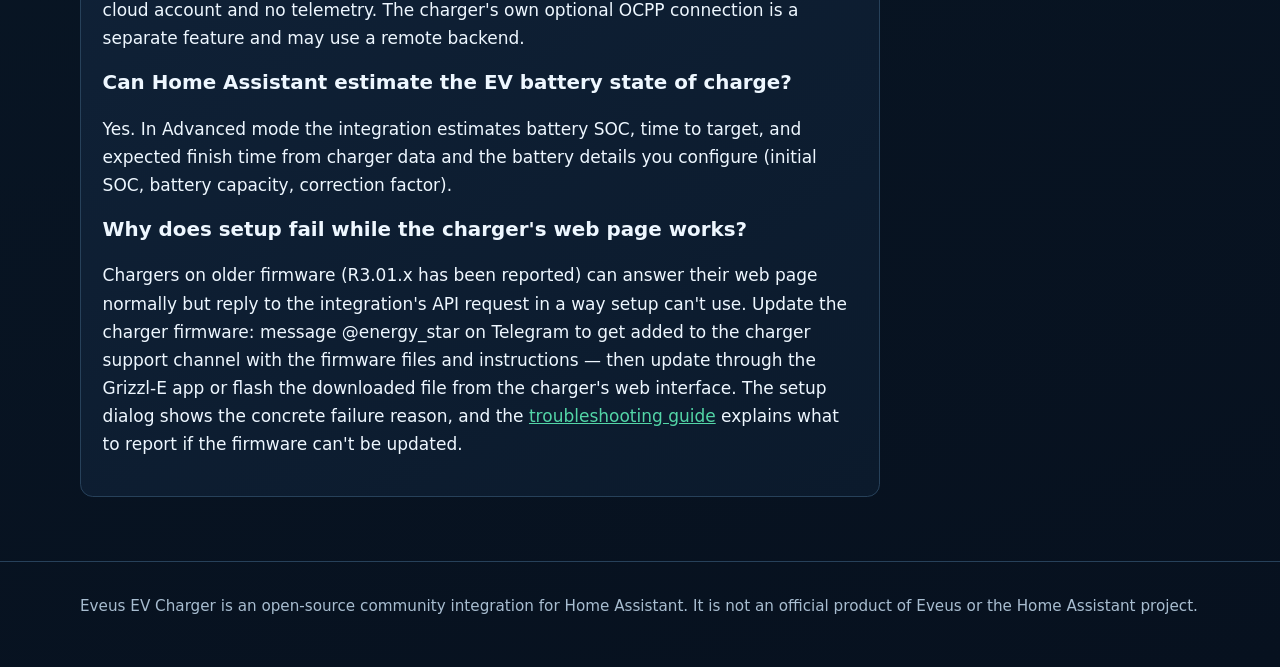
==== commit f66746c5: "docs: README intro and site meta name Eveus Pro and Energy Star for search; drop stale softwareVersi" ====
--- a/site/index.html
+++ b/site/index.html
@@ -3,8 +3,8 @@
 <head>
   <meta charset="utf-8">
   <meta name="viewport" content="width=device-width, initial-scale=1">
-  <title>Eveus EV Charger Home Assistant Integration | HACS</title>
-  <meta name="description" content="The Eveus EV Charger integration gives Home Assistant local control and monitoring of Eveus chargers. Install it through HACS to manage charging, schedules, energy, cost, and safety notices.">
+  <title>Eveus EV Charger for Home Assistant (Eveus Pro, Energy Star) | HACS</title>
+  <meta name="description" content="Home Assistant integration for Eveus (Energy Star) EV chargers such as Eveus Pro: local control of charging current, schedules and limits, stop at a target SOC, energy and cost tracking. In the HACS default store.">
   <link rel="canonical" href="https://abovsh.github.io/eveus/">
   <link rel="alternate" hreflang="en" href="https://abovsh.github.io/eveus/">
   <link rel="alternate" hreflang="uk" href="https://abovsh.github.io/eveus/uk/">
@@ -12,12 +12,12 @@
   <link rel="stylesheet" href="assets/style.css">
   <meta property="og:type" content="website">
   <meta property="og:title" content="Eveus EV Charger for Home Assistant">
-  <meta property="og:description" content="A HACS integration that gives Home Assistant local control and monitoring of Eveus EV chargers.">
+  <meta property="og:description" content="Local Home Assistant control of Eveus (Energy Star) EV chargers such as Eveus Pro. In the HACS default store.">
   <meta property="og:url" content="https://abovsh.github.io/eveus/">
   <meta property="og:image" content="https://github.com/user-attachments/assets/064dd525-ecb9-4f7f-ac0c-2dc9a16b7039">
   <meta name="twitter:card" content="summary_large_image">
   <meta name="twitter:title" content="Eveus EV Charger for Home Assistant">
-  <meta name="twitter:description" content="A HACS integration that gives Home Assistant local control and monitoring of Eveus EV chargers.">
+  <meta name="twitter:description" content="Local Home Assistant control of Eveus (Energy Star) EV chargers such as Eveus Pro. In the HACS default store.">
   <meta name="twitter:image" content="https://github.com/user-attachments/assets/064dd525-ecb9-4f7f-ac0c-2dc9a16b7039">
   <script type="application/ld+json">
   {
@@ -26,8 +26,7 @@
     "name": "Eveus EV Charger for Home Assistant",
     "applicationCategory": "HomeAutomationApplication",
     "operatingSystem": "Home Assistant",
-    "description": "Home Assistant integration that communicates locally with Eveus EV chargers and is installable through HACS.",
-    "softwareVersion": "4.18.0",
+    "description": "Home Assistant integration that controls Eveus (Energy Star) EV chargers such as Eveus Pro over the local network. Installable through HACS.",
     "inLanguage": ["en", "uk"],
     "screenshot": "https://github.com/user-attachments/assets/064dd525-ecb9-4f7f-ac0c-2dc9a16b7039",
     "url": "https://abovsh.github.io/eveus/",
@@ -63,14 +62,6 @@
         "acceptedAnswer": {
           "@type": "Answer",
           "text": "Yes. In Advanced mode the integration estimates battery SOC, time to target, and expected finish time from charger data and the battery details you configure (initial SOC, battery capacity, correction factor)."
-        }
-      },
-      {
-        "@type": "Question",
-        "name": "Does the integration work with the new REVE firmware?",
-        "acceptedAnswer": {
-          "@type": "Answer",
-          "text": "Yes. The integration recognizes REVE firmware by itself and reads and writes its settings, schedules, tariffs and charging limits through REVE's own interface. Readings REVE does not report stay unavailable. In manual mode (the charger app's \u201cignore schedule\u201d, One Charge or Stop) the charger ignores schedules and limits until the connector is replugged. See the REVE section of the documentation."
         }
       },
       {
@@ -167,8 +158,6 @@
         <p>No. The integration communicates with the charger only over your local network — no cloud account and no telemetry. The charger's own optional OCPP connection is a separate feature and may use a remote backend.</p>
         <h3>Can Home Assistant estimate the EV battery state of charge?</h3>
         <p>Yes. In Advanced mode the integration estimates battery SOC, time to target, and expected finish time from charger data and the battery details you configure (initial SOC, battery capacity, correction factor).</p>
-        <h3>Does the integration work with the new REVE firmware?</h3>
-        <p>Yes. The integration recognizes REVE firmware by itself and reads and writes its settings, schedules, tariffs and charging limits through REVE's own interface. Readings REVE does not report stay unavailable. In manual mode (the charger app's “ignore schedule”, One Charge or Stop) the charger ignores schedules and limits until the connector is replugged. See the REVE section of the documentation.</p>
         <h3>Why does setup fail while the charger's web page works?</h3>
         <p>Chargers on older firmware (R3.01.x has been reported) can answer their web page normally but reply to the integration's API request in a way setup can't use. Update the charger firmware: message @energy_star on Telegram to get added to the charger support channel with the firmware files and instructions — then update through the Grizzl-E app or flash the downloaded file from the charger's web interface. The setup dialog shows the concrete failure reason, and the <a href="https://github.com/ABovsh/eveus#older-charger-firmware">troubleshooting guide</a> explains what to report if the firmware can't be updated.</p>
       </div>
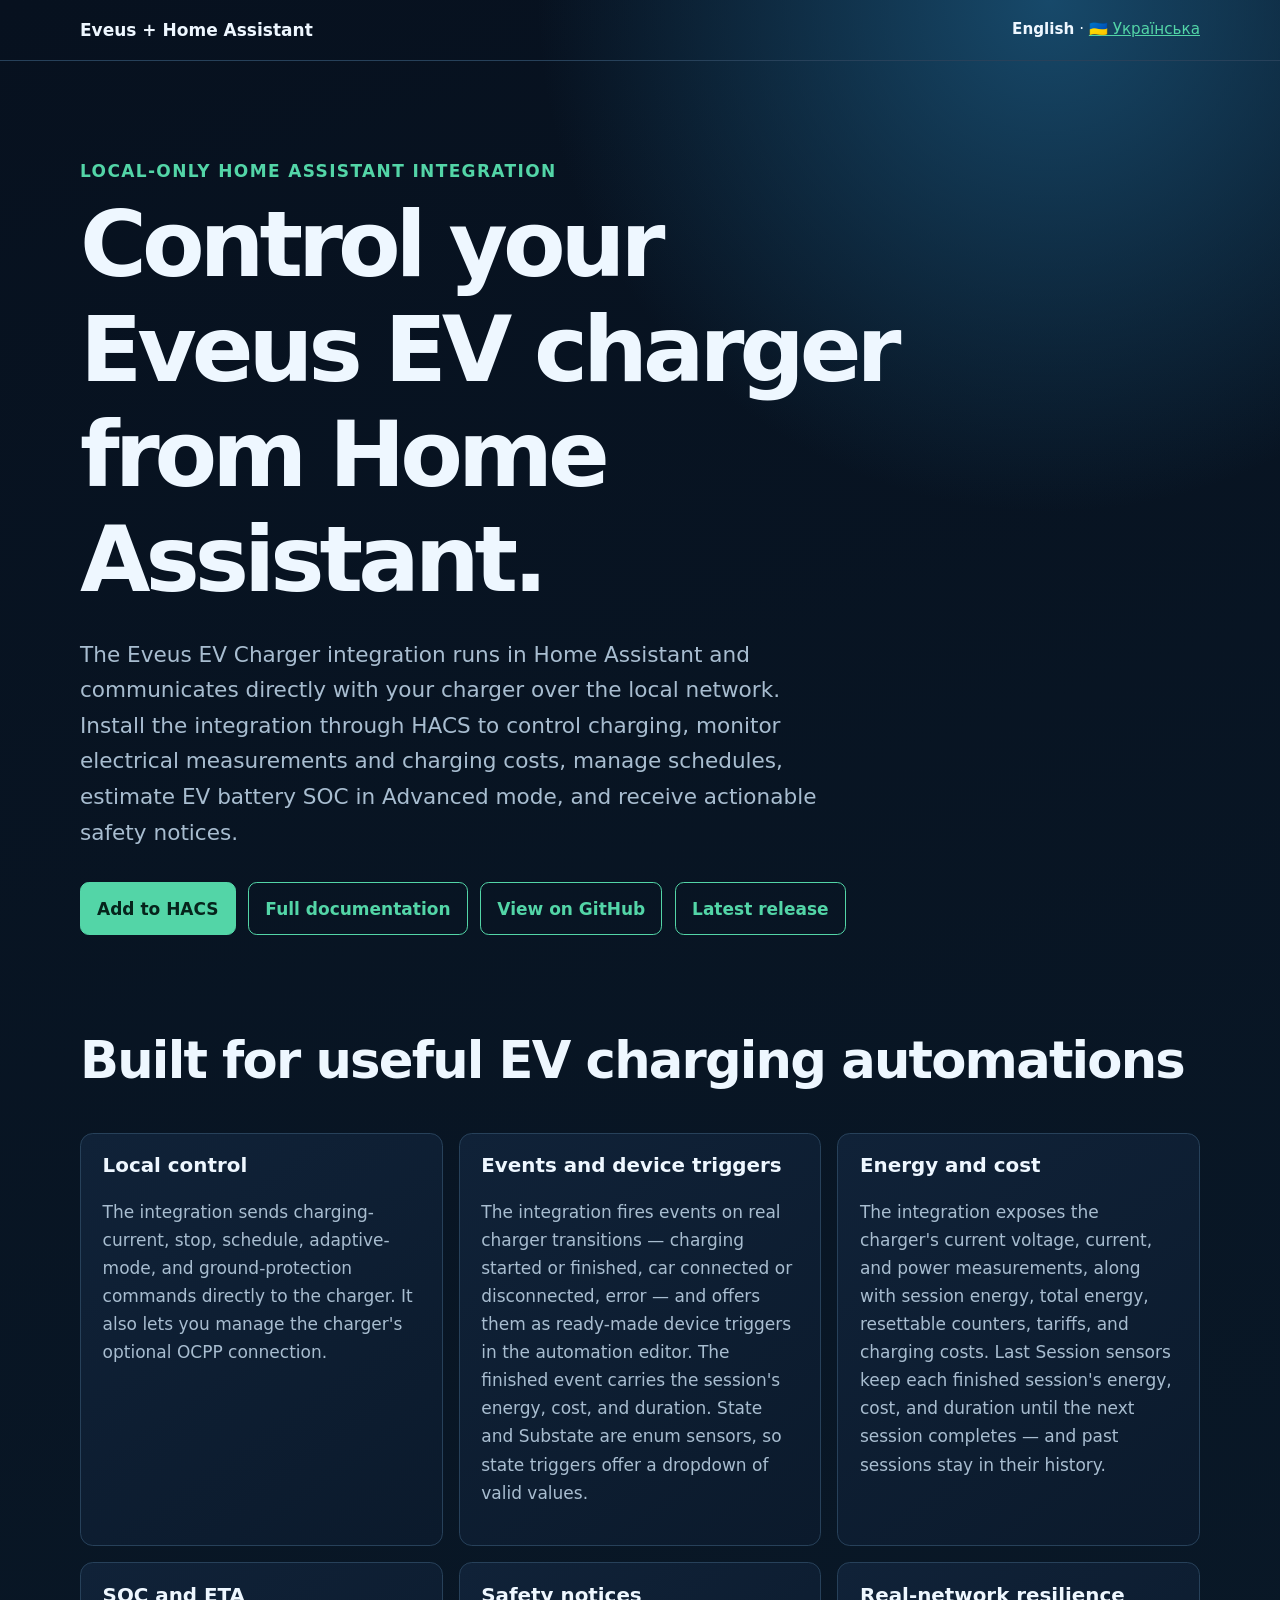
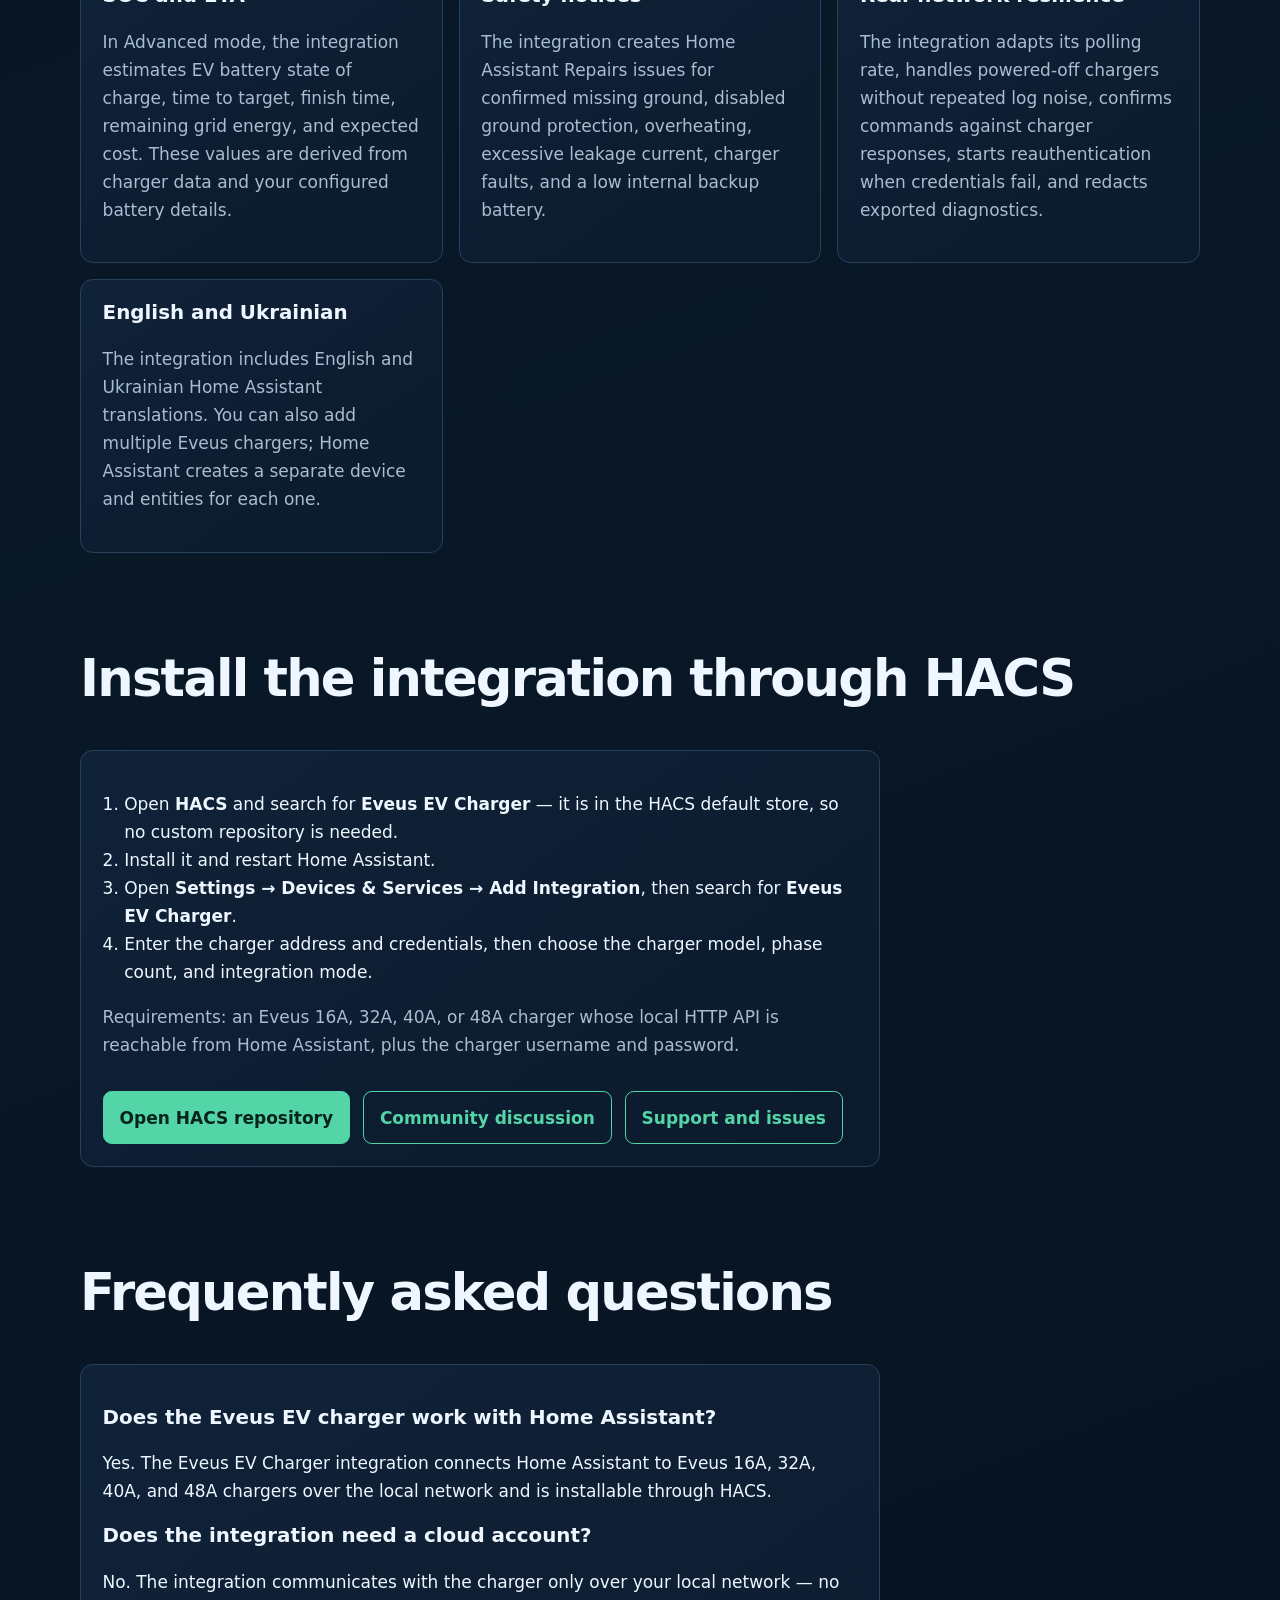
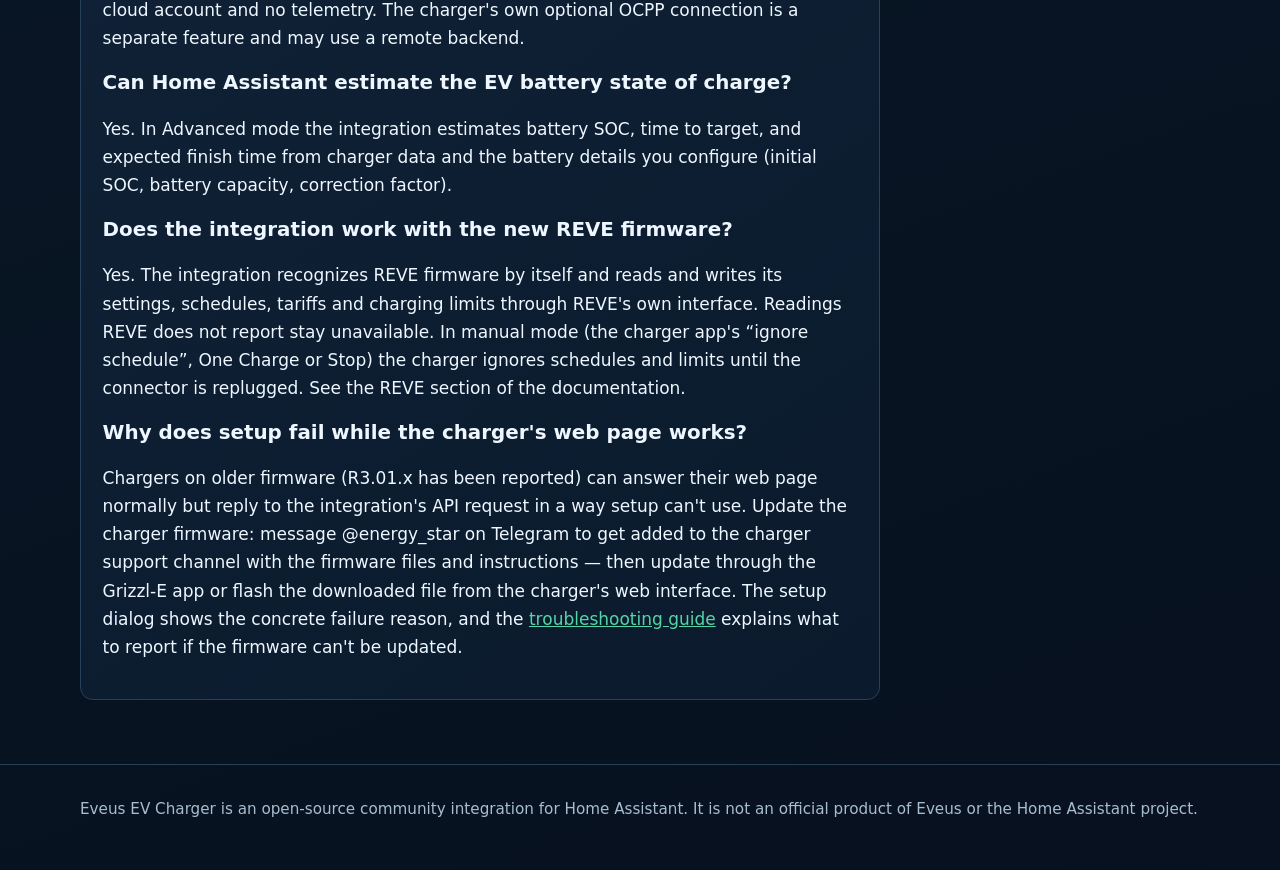
==== commit 4426b9ae: "docs: README intro and site meta name Eveus Pro and Energy Star for search" ====
--- a/site/index.html
+++ b/site/index.html
@@ -3,8 +3,8 @@
 <head>
   <meta charset="utf-8">
   <meta name="viewport" content="width=device-width, initial-scale=1">
-  <title>Eveus EV Charger for Home Assistant (Eveus Pro, Energy Star) | HACS</title>
-  <meta name="description" content="Home Assistant integration for Eveus (Energy Star) EV chargers such as Eveus Pro: local control of charging current, schedules and limits, stop at a target SOC, energy and cost tracking. In the HACS default store.">
+  <title>Eveus EV Charger for Home Assistant (Eveus Pro, Energy Star, REVE) | HACS</title>
+  <meta name="description" content="Home Assistant integration for Eveus (Energy Star) EV chargers such as Eveus Pro, including REVE firmware: local control of charging current, schedules and limits, stop at a target SOC, energy and cost tracking. In the HACS default store.">
   <link rel="canonical" href="https://abovsh.github.io/eveus/">
   <link rel="alternate" hreflang="en" href="https://abovsh.github.io/eveus/">
   <link rel="alternate" hreflang="uk" href="https://abovsh.github.io/eveus/uk/">
@@ -12,12 +12,12 @@
   <link rel="stylesheet" href="assets/style.css">
   <meta property="og:type" content="website">
   <meta property="og:title" content="Eveus EV Charger for Home Assistant">
-  <meta property="og:description" content="Local Home Assistant control of Eveus (Energy Star) EV chargers such as Eveus Pro. In the HACS default store.">
+  <meta property="og:description" content="Local Home Assistant control of Eveus (Energy Star) EV chargers such as Eveus Pro, including REVE firmware. In the HACS default store.">
   <meta property="og:url" content="https://abovsh.github.io/eveus/">
   <meta property="og:image" content="https://github.com/user-attachments/assets/064dd525-ecb9-4f7f-ac0c-2dc9a16b7039">
   <meta name="twitter:card" content="summary_large_image">
   <meta name="twitter:title" content="Eveus EV Charger for Home Assistant">
-  <meta name="twitter:description" content="Local Home Assistant control of Eveus (Energy Star) EV chargers such as Eveus Pro. In the HACS default store.">
+  <meta name="twitter:description" content="Local Home Assistant control of Eveus (Energy Star) EV chargers such as Eveus Pro, including REVE firmware. In the HACS default store.">
   <meta name="twitter:image" content="https://github.com/user-attachments/assets/064dd525-ecb9-4f7f-ac0c-2dc9a16b7039">
   <script type="application/ld+json">
   {
@@ -26,7 +26,7 @@
     "name": "Eveus EV Charger for Home Assistant",
     "applicationCategory": "HomeAutomationApplication",
     "operatingSystem": "Home Assistant",
-    "description": "Home Assistant integration that controls Eveus (Energy Star) EV chargers such as Eveus Pro over the local network. Installable through HACS.",
+    "description": "Home Assistant integration that controls Eveus (Energy Star) EV chargers such as Eveus Pro, including REVE firmware, over the local network. Installable through HACS.",
     "inLanguage": ["en", "uk"],
     "screenshot": "https://github.com/user-attachments/assets/064dd525-ecb9-4f7f-ac0c-2dc9a16b7039",
     "url": "https://abovsh.github.io/eveus/",
@@ -62,6 +62,14 @@
         "acceptedAnswer": {
           "@type": "Answer",
           "text": "Yes. In Advanced mode the integration estimates battery SOC, time to target, and expected finish time from charger data and the battery details you configure (initial SOC, battery capacity, correction factor)."
+        }
+      },
+      {
+        "@type": "Question",
+        "name": "Does the integration work with the new REVE firmware?",
+        "acceptedAnswer": {
+          "@type": "Answer",
+          "text": "Yes. The integration recognizes REVE firmware by itself and reads and writes its settings, schedules, tariffs and charging limits through REVE's own interface. Readings REVE does not report stay unavailable. In manual mode (the charger app's \u201cignore schedule\u201d, One Charge or Stop) the charger ignores schedules and limits until the connector is replugged. See the REVE section of the documentation."
         }
       },
       {
@@ -158,6 +166,8 @@
         <p>No. The integration communicates with the charger only over your local network — no cloud account and no telemetry. The charger's own optional OCPP connection is a separate feature and may use a remote backend.</p>
         <h3>Can Home Assistant estimate the EV battery state of charge?</h3>
         <p>Yes. In Advanced mode the integration estimates battery SOC, time to target, and expected finish time from charger data and the battery details you configure (initial SOC, battery capacity, correction factor).</p>
+        <h3>Does the integration work with the new REVE firmware?</h3>
+        <p>Yes. The integration recognizes REVE firmware by itself and reads and writes its settings, schedules, tariffs and charging limits through REVE's own interface. Readings REVE does not report stay unavailable. In manual mode (the charger app's “ignore schedule”, One Charge or Stop) the charger ignores schedules and limits until the connector is replugged. See the REVE section of the documentation.</p>
         <h3>Why does setup fail while the charger's web page works?</h3>
         <p>Chargers on older firmware (R3.01.x has been reported) can answer their web page normally but reply to the integration's API request in a way setup can't use. Update the charger firmware: message @energy_star on Telegram to get added to the charger support channel with the firmware files and instructions — then update through the Grizzl-E app or flash the downloaded file from the charger's web interface. The setup dialog shows the concrete failure reason, and the <a href="https://github.com/ABovsh/eveus#older-charger-firmware">troubleshooting guide</a> explains what to report if the firmware can't be updated.</p>
       </div>
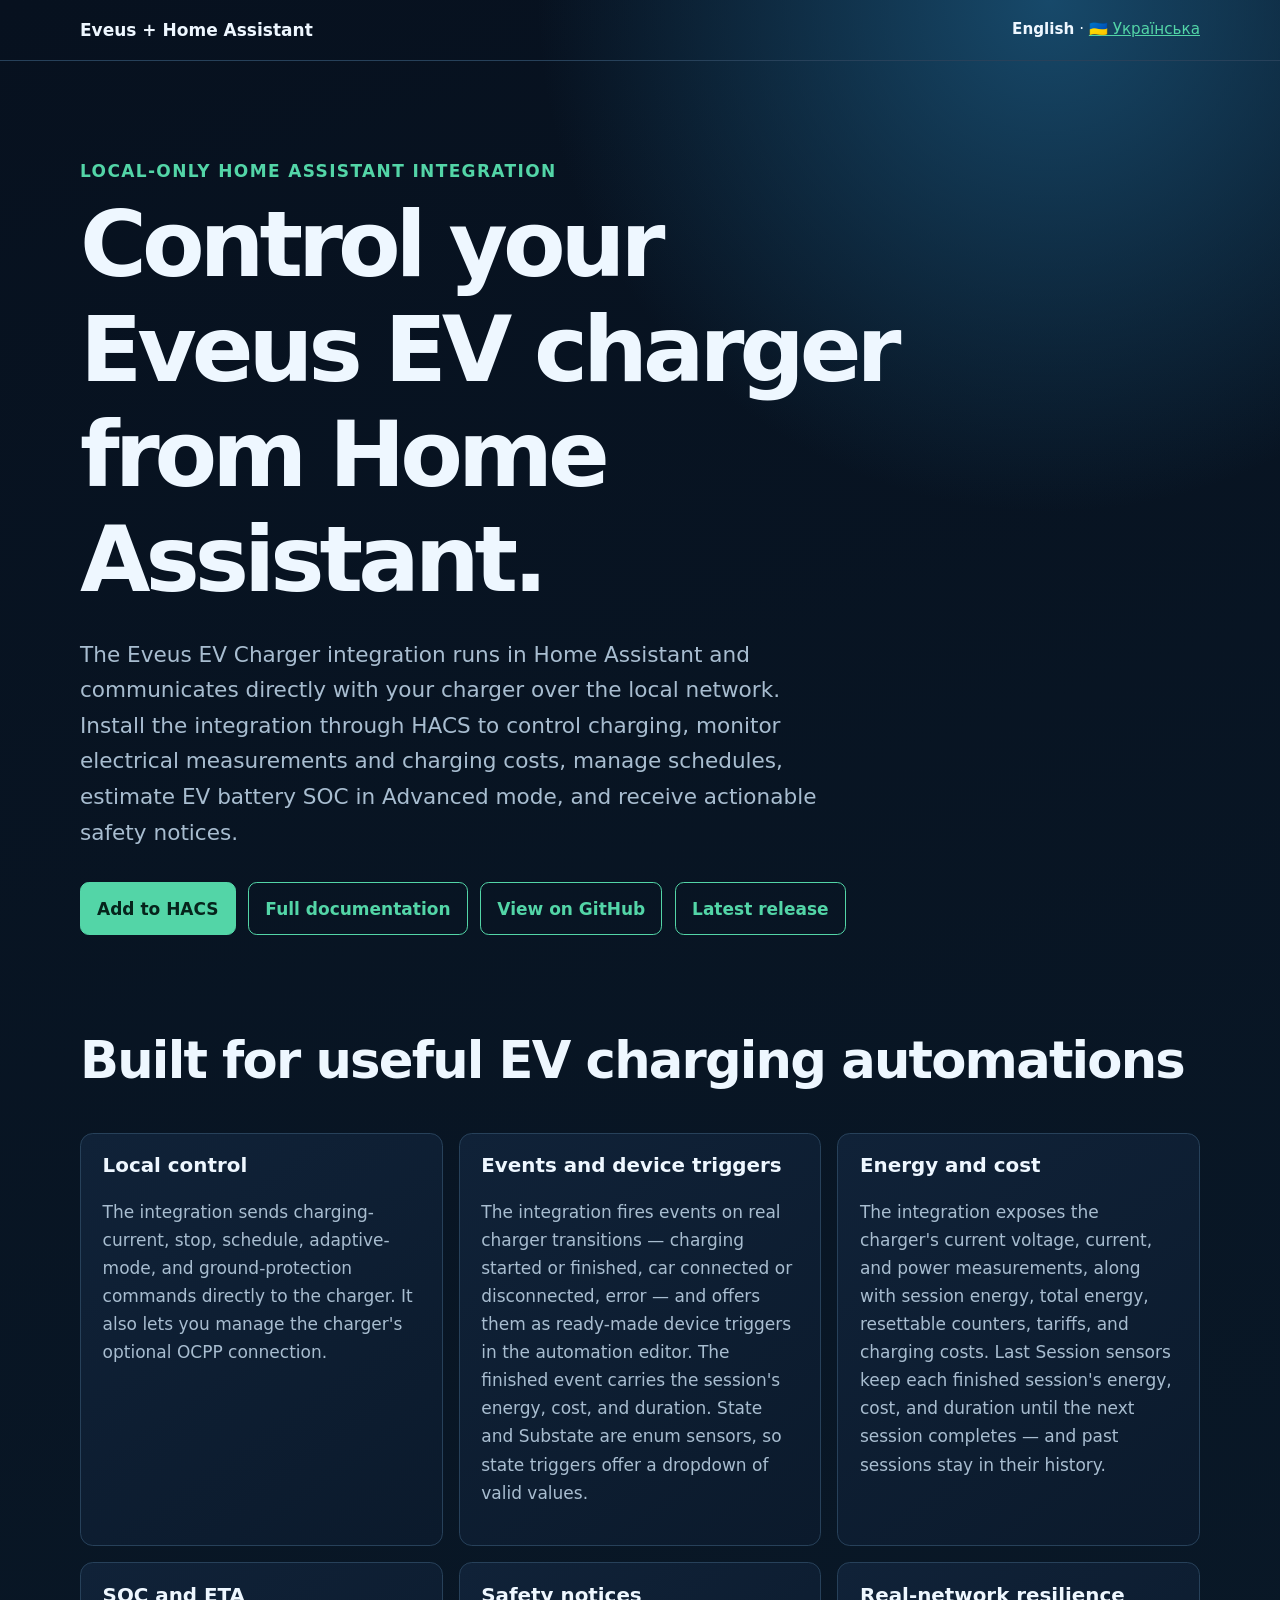
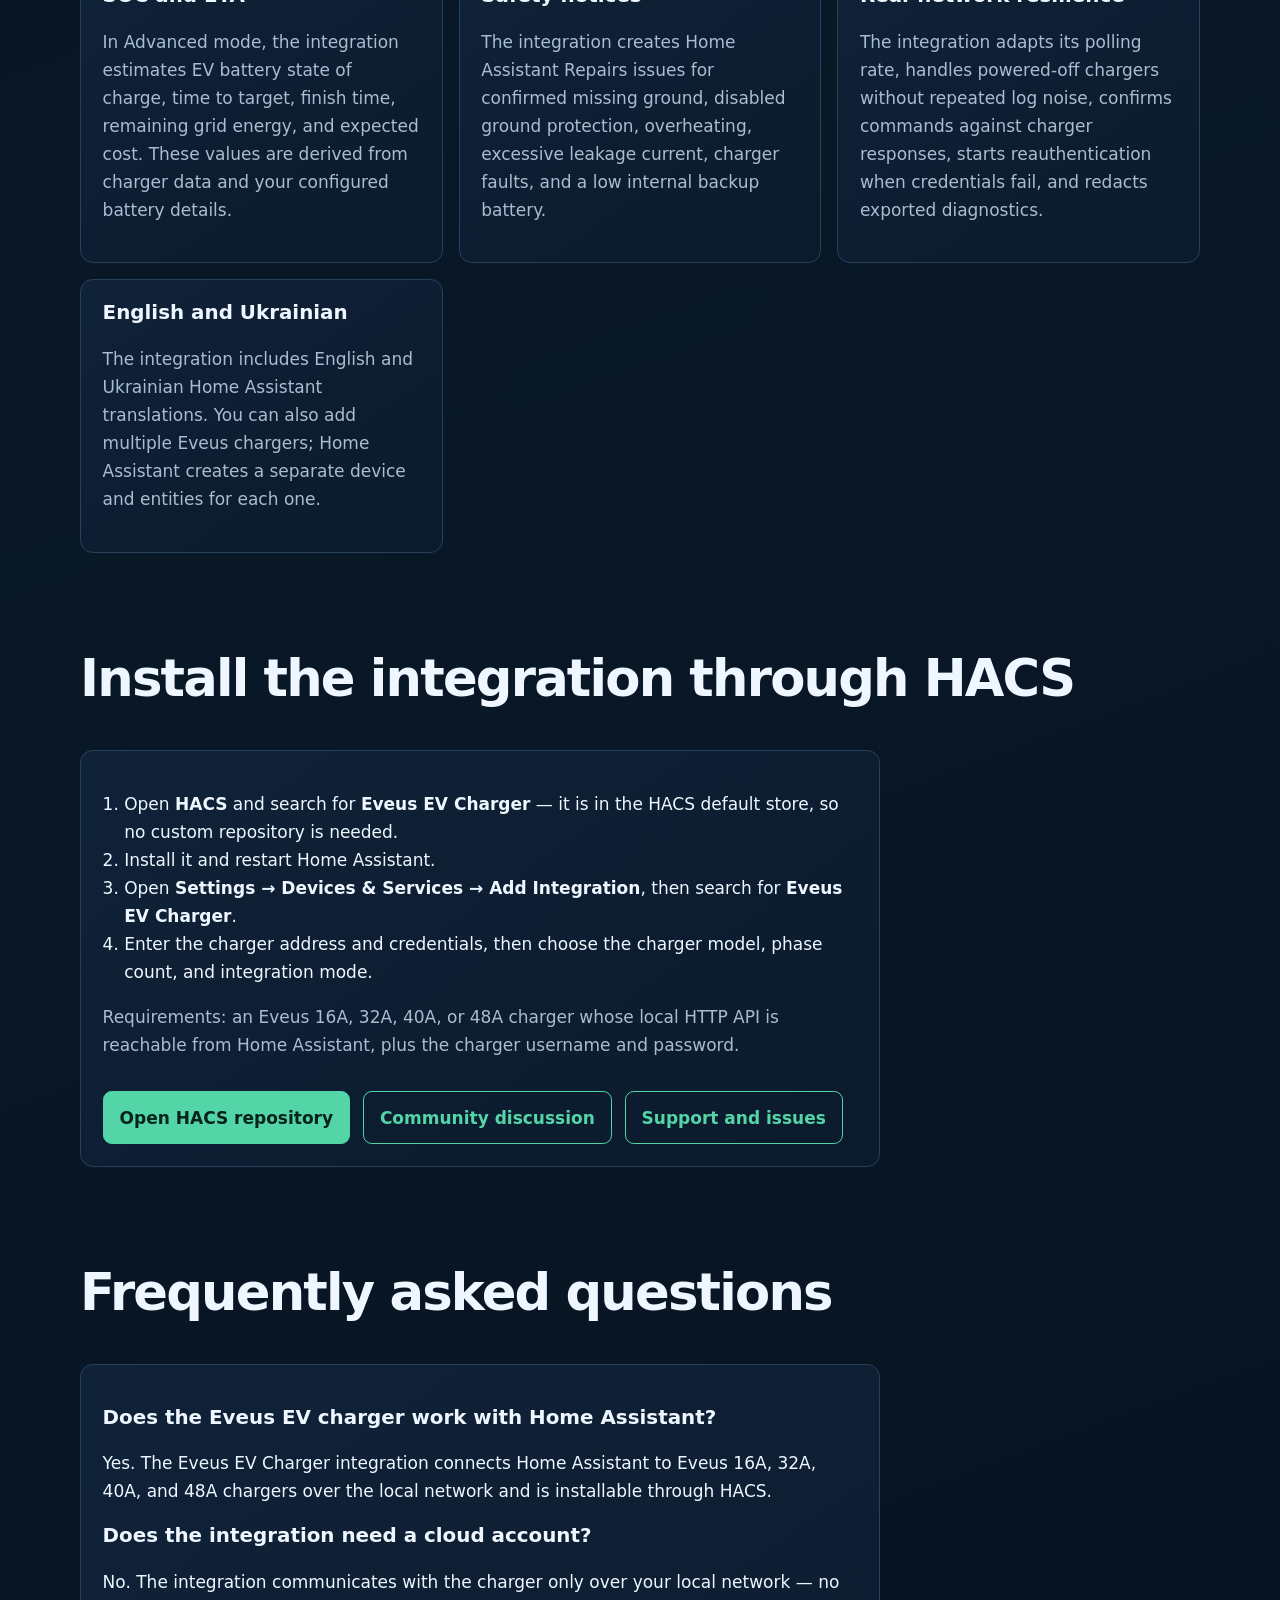
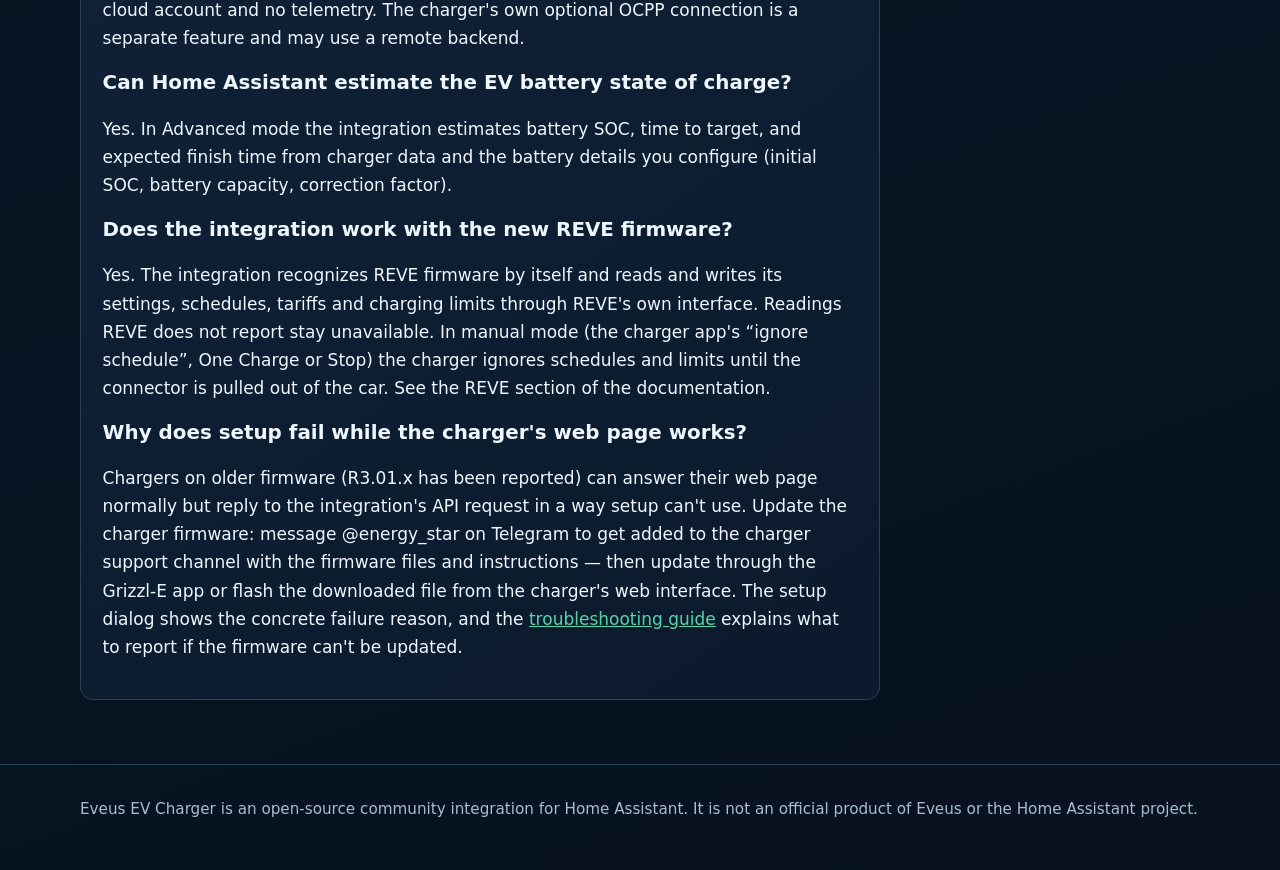
==== commit ba0d2c66: "reve: a limit that stopped the charge can be raised or switched off; docs and CHANGELOG drop the unv" ====
--- a/site/index.html
+++ b/site/index.html
@@ -69,7 +69,7 @@
         "name": "Does the integration work with the new REVE firmware?",
         "acceptedAnswer": {
           "@type": "Answer",
-          "text": "Yes. The integration recognizes REVE firmware by itself and reads and writes its settings, schedules, tariffs and charging limits through REVE's own interface. Readings REVE does not report stay unavailable. In manual mode (the charger app's \u201cignore schedule\u201d, One Charge or Stop) the charger ignores schedules and limits until the connector is replugged. See the REVE section of the documentation."
+          "text": "Yes. The integration recognizes REVE firmware by itself and reads and writes its settings, schedules, tariffs and charging limits through REVE's own interface. Readings REVE does not report stay unavailable. In manual mode (the charger app's \u201cignore schedule\u201d, One Charge or Stop) the charger ignores schedules and limits until the connector is pulled out of the car. See the REVE section of the documentation."
         }
       },
       {
@@ -167,7 +167,7 @@
         <h3>Can Home Assistant estimate the EV battery state of charge?</h3>
         <p>Yes. In Advanced mode the integration estimates battery SOC, time to target, and expected finish time from charger data and the battery details you configure (initial SOC, battery capacity, correction factor).</p>
         <h3>Does the integration work with the new REVE firmware?</h3>
-        <p>Yes. The integration recognizes REVE firmware by itself and reads and writes its settings, schedules, tariffs and charging limits through REVE's own interface. Readings REVE does not report stay unavailable. In manual mode (the charger app's “ignore schedule”, One Charge or Stop) the charger ignores schedules and limits until the connector is replugged. See the REVE section of the documentation.</p>
+        <p>Yes. The integration recognizes REVE firmware by itself and reads and writes its settings, schedules, tariffs and charging limits through REVE's own interface. Readings REVE does not report stay unavailable. In manual mode (the charger app's “ignore schedule”, One Charge or Stop) the charger ignores schedules and limits until the connector is pulled out of the car. See the REVE section of the documentation.</p>
         <h3>Why does setup fail while the charger's web page works?</h3>
         <p>Chargers on older firmware (R3.01.x has been reported) can answer their web page normally but reply to the integration's API request in a way setup can't use. Update the charger firmware: message @energy_star on Telegram to get added to the charger support channel with the firmware files and instructions — then update through the Grizzl-E app or flash the downloaded file from the charger's web interface. The setup dialog shows the concrete failure reason, and the <a href="https://github.com/ABovsh/eveus#older-charger-firmware">troubleshooting guide</a> explains what to report if the firmware can't be updated.</p>
       </div>
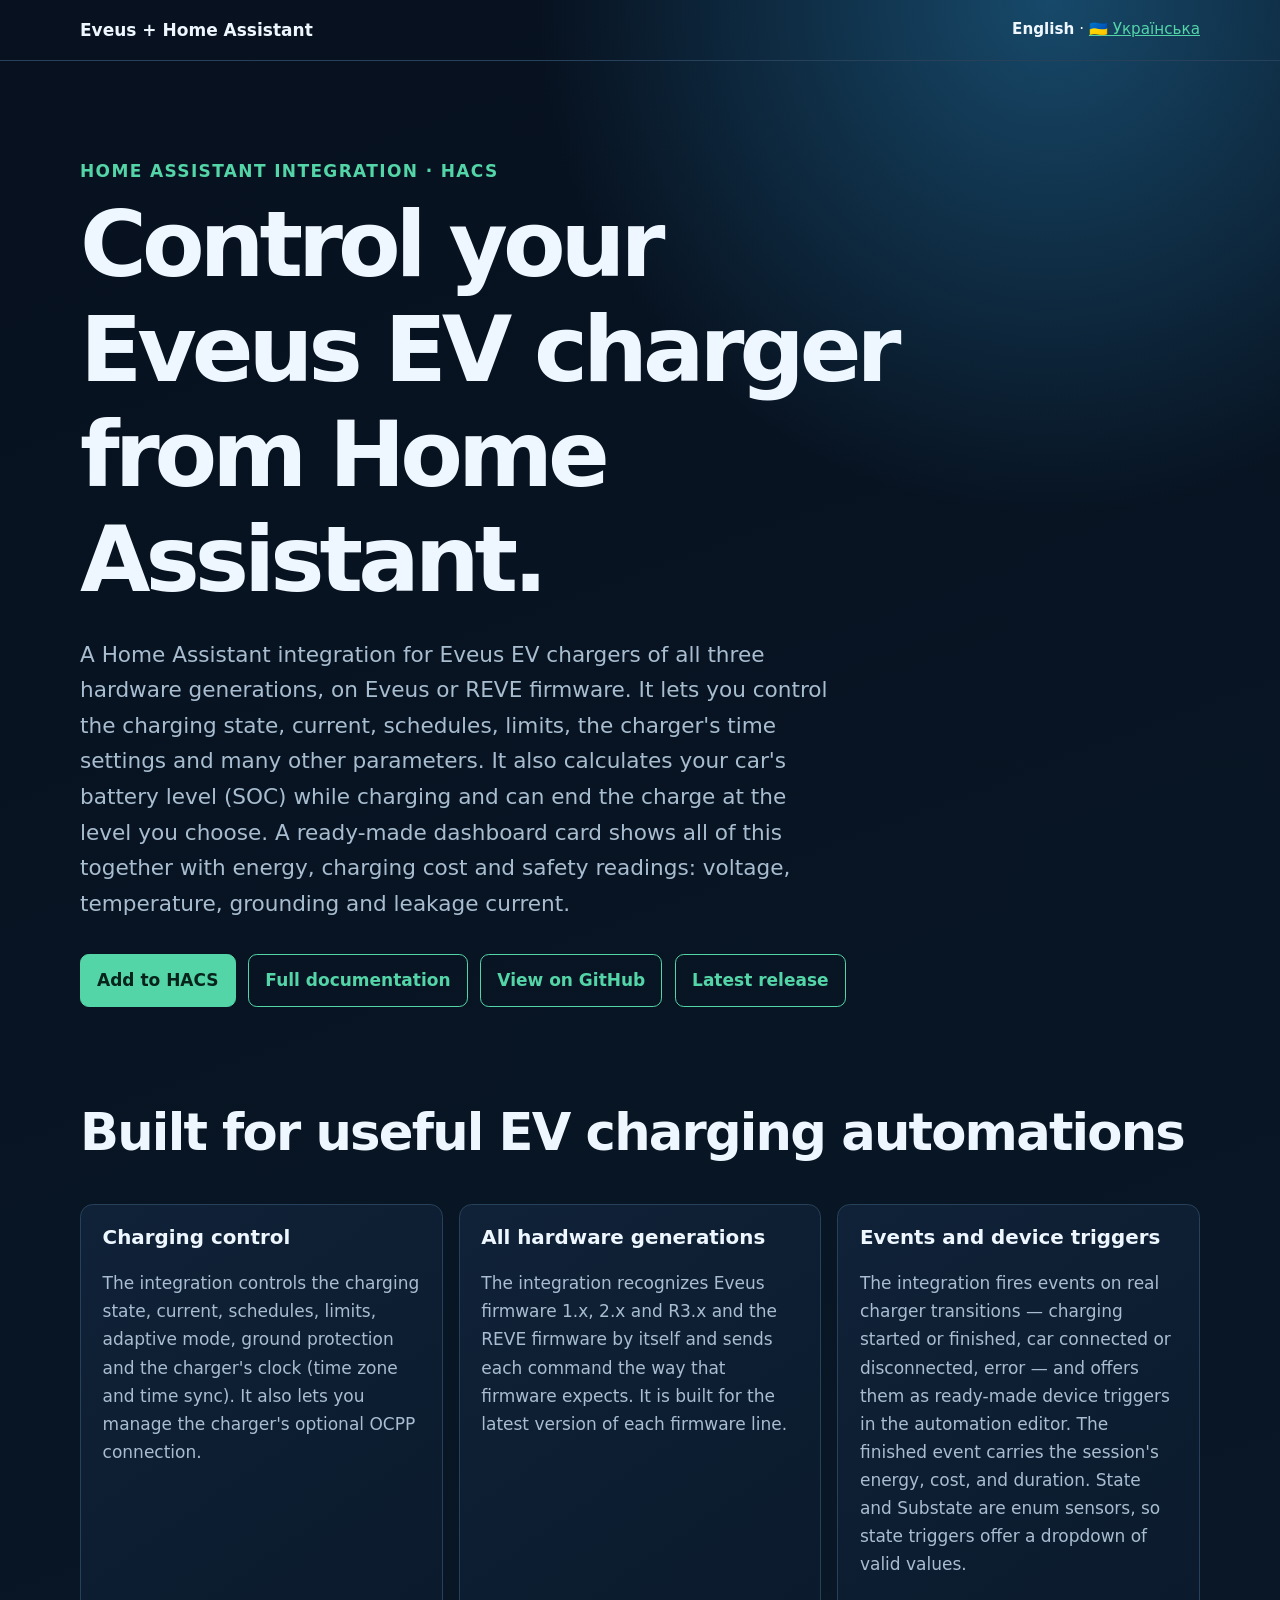
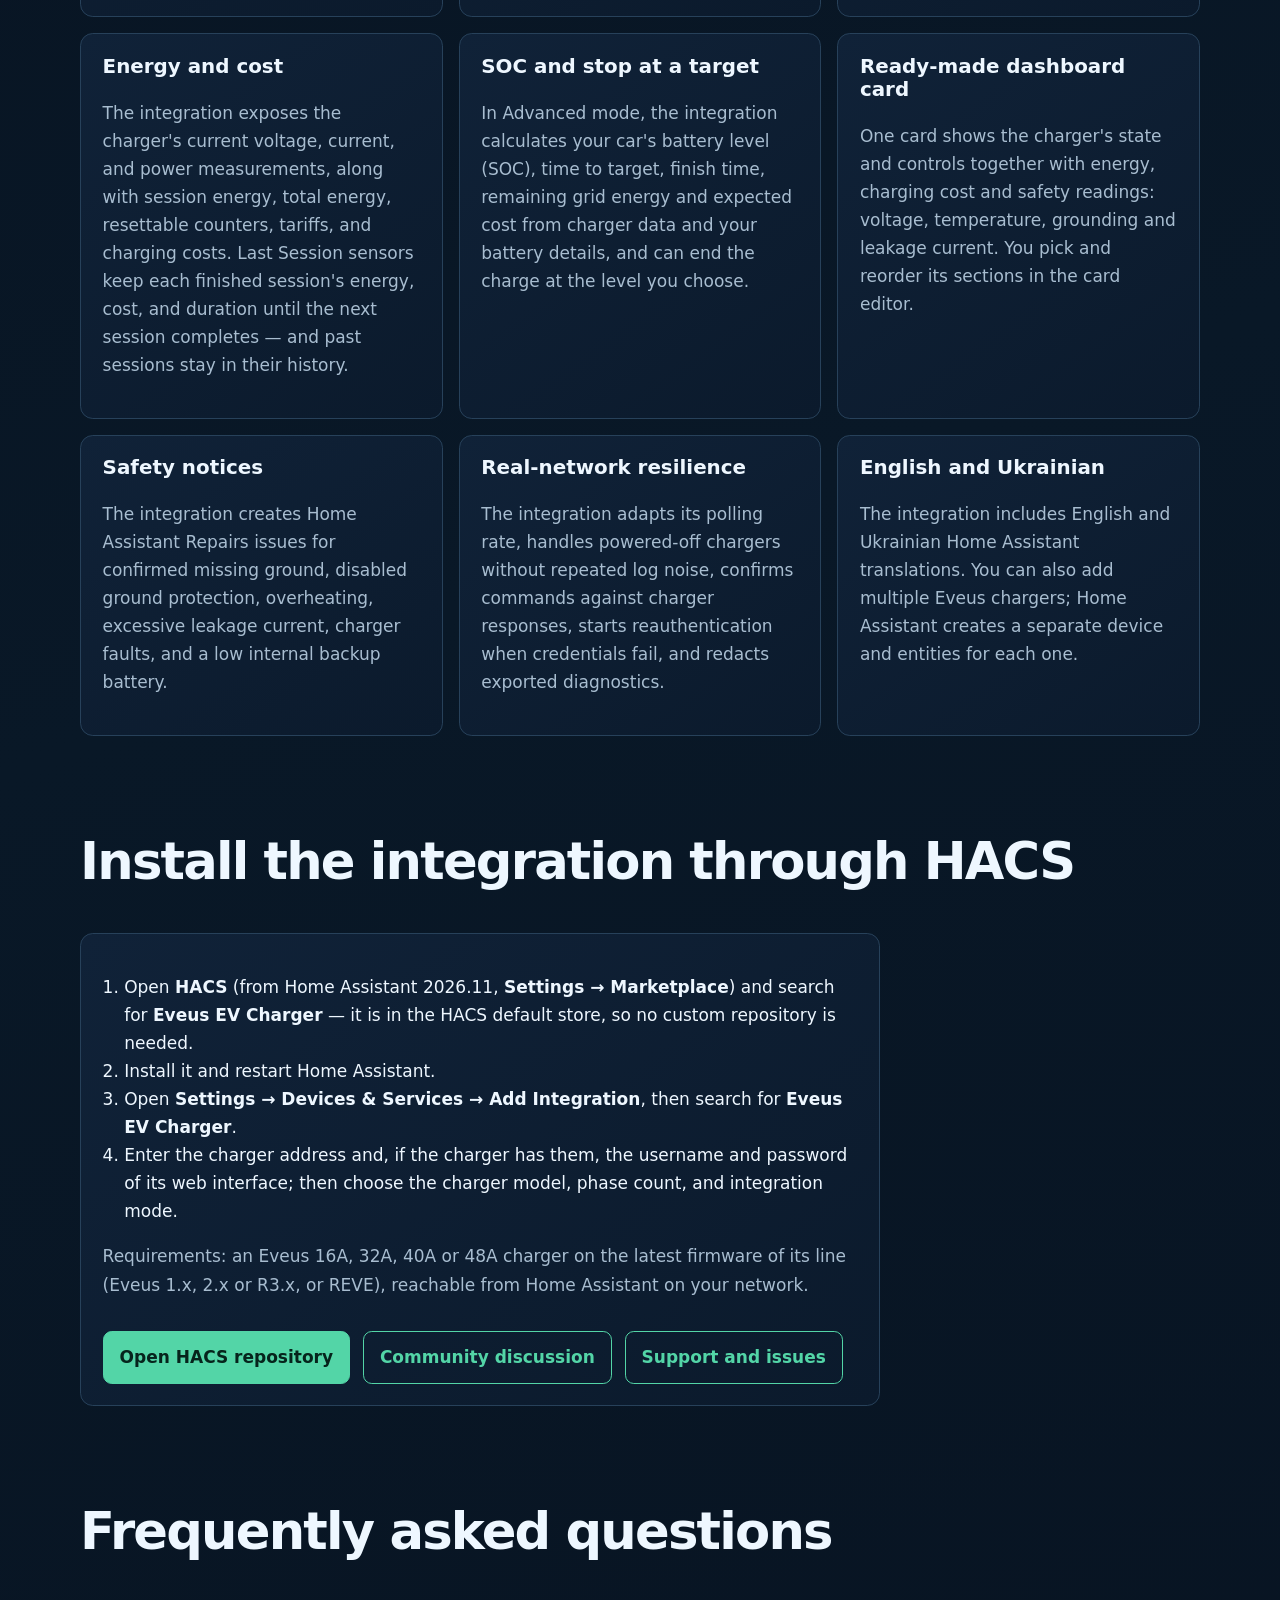
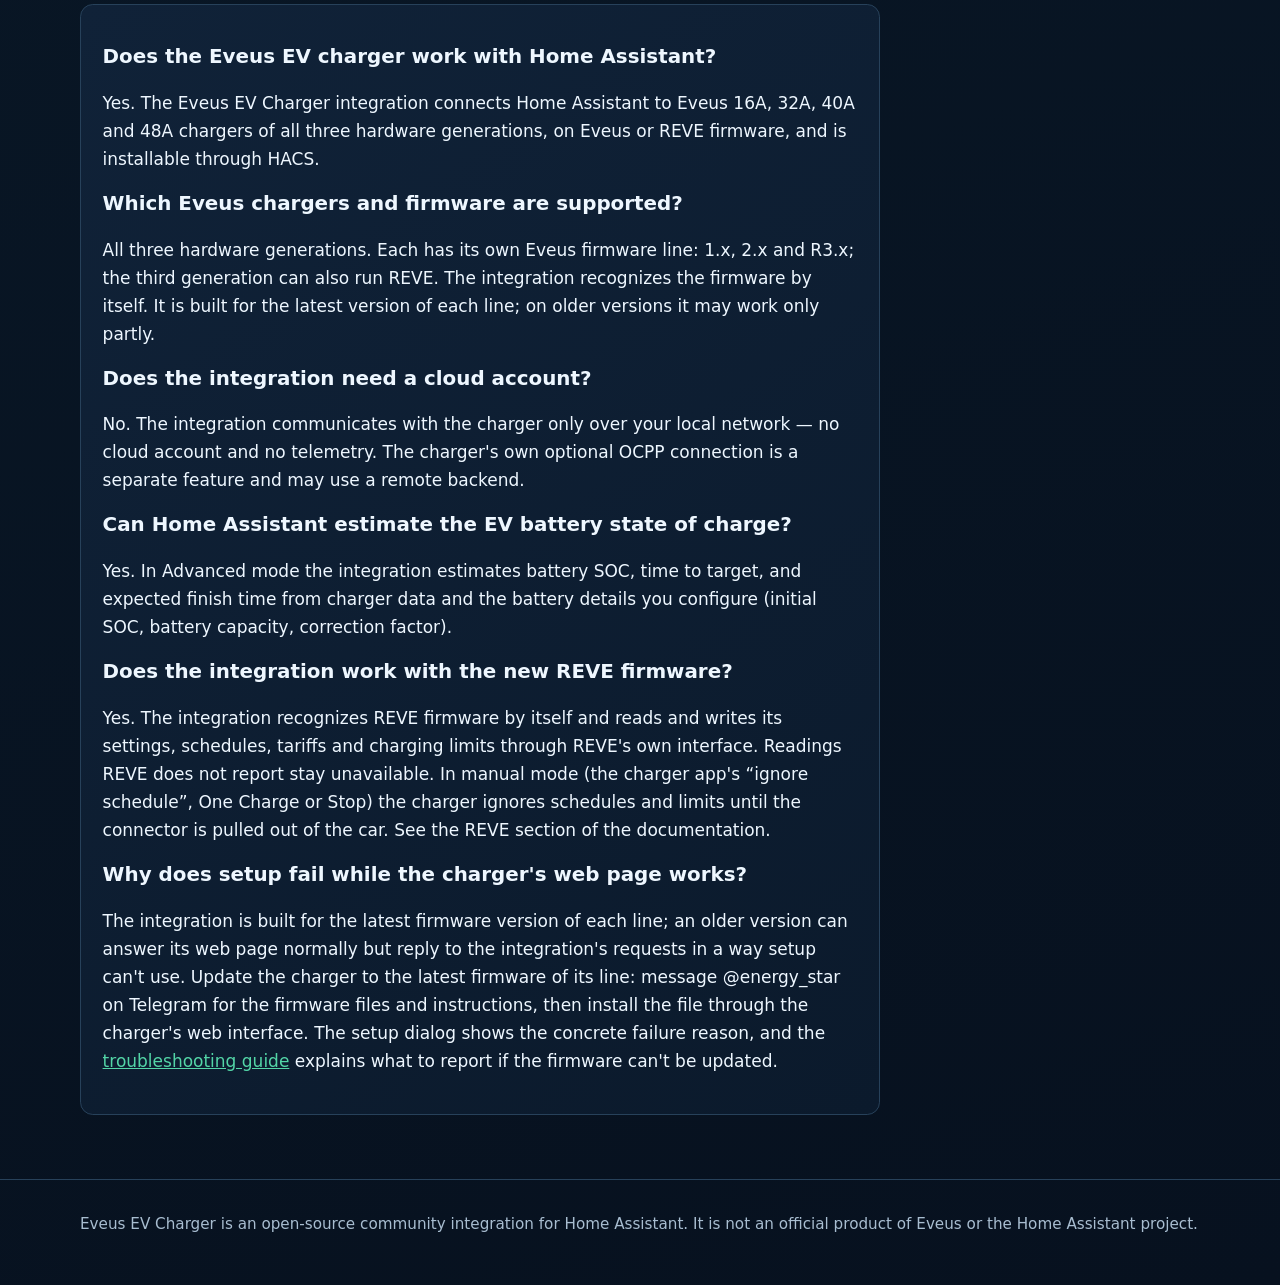
==== commit 0a427f9e: "Site: the README intro, charging control with the charger's clock, all hardware generations, SOC wit" ====
--- a/site/index.html
+++ b/site/index.html
@@ -3,8 +3,8 @@
 <head>
   <meta charset="utf-8">
   <meta name="viewport" content="width=device-width, initial-scale=1">
-  <title>Eveus EV Charger for Home Assistant (Eveus Pro, Energy Star, REVE) | HACS</title>
-  <meta name="description" content="Home Assistant integration for Eveus (Energy Star) EV chargers such as Eveus Pro, including REVE firmware: local control of charging current, schedules and limits, stop at a target SOC, energy and cost tracking. In the HACS default store.">
+  <title>Eveus EV Charger for Home Assistant (Eveus and REVE firmware) | HACS</title>
+  <meta name="description" content="Home Assistant integration for Eveus EV chargers of all three hardware generations, on Eveus or REVE firmware: charging state, current, schedules, limits, time settings and more; battery level (SOC) with stop at a target; energy, cost and safety readings.">
   <link rel="canonical" href="https://abovsh.github.io/eveus/">
   <link rel="alternate" hreflang="en" href="https://abovsh.github.io/eveus/">
   <link rel="alternate" hreflang="uk" href="https://abovsh.github.io/eveus/uk/">
@@ -12,12 +12,12 @@
   <link rel="stylesheet" href="assets/style.css">
   <meta property="og:type" content="website">
   <meta property="og:title" content="Eveus EV Charger for Home Assistant">
-  <meta property="og:description" content="Local Home Assistant control of Eveus (Energy Star) EV chargers such as Eveus Pro, including REVE firmware. In the HACS default store.">
+  <meta property="og:description" content="Home Assistant integration for Eveus EV chargers of all three hardware generations, on Eveus or REVE firmware. In HACS.">
   <meta property="og:url" content="https://abovsh.github.io/eveus/">
   <meta property="og:image" content="https://github.com/user-attachments/assets/064dd525-ecb9-4f7f-ac0c-2dc9a16b7039">
   <meta name="twitter:card" content="summary_large_image">
   <meta name="twitter:title" content="Eveus EV Charger for Home Assistant">
-  <meta name="twitter:description" content="Local Home Assistant control of Eveus (Energy Star) EV chargers such as Eveus Pro, including REVE firmware. In the HACS default store.">
+  <meta name="twitter:description" content="Home Assistant integration for Eveus EV chargers of all three hardware generations, on Eveus or REVE firmware. In HACS.">
   <meta name="twitter:image" content="https://github.com/user-attachments/assets/064dd525-ecb9-4f7f-ac0c-2dc9a16b7039">
   <script type="application/ld+json">
   {
@@ -26,7 +26,7 @@
     "name": "Eveus EV Charger for Home Assistant",
     "applicationCategory": "HomeAutomationApplication",
     "operatingSystem": "Home Assistant",
-    "description": "Home Assistant integration that controls Eveus (Energy Star) EV chargers such as Eveus Pro, including REVE firmware, over the local network. Installable through HACS.",
+    "description": "Home Assistant integration for Eveus EV chargers of all three hardware generations, on Eveus or REVE firmware: charging state, current, schedules, limits, time settings and more; battery level (SOC) with stop at a target; energy, cost and safety readings.",
     "inLanguage": ["en", "uk"],
     "screenshot": "https://github.com/user-attachments/assets/064dd525-ecb9-4f7f-ac0c-2dc9a16b7039",
     "url": "https://abovsh.github.io/eveus/",
@@ -45,7 +45,15 @@
         "name": "Does the Eveus EV charger work with Home Assistant?",
         "acceptedAnswer": {
           "@type": "Answer",
-          "text": "Yes. The Eveus EV Charger integration connects Home Assistant to Eveus 16A, 32A, 40A, and 48A chargers over the local network and is installable through HACS."
+          "text": "Yes. The Eveus EV Charger integration connects Home Assistant to Eveus 16A, 32A, 40A and 48A chargers of all three hardware generations, on Eveus or REVE firmware, and is installable through HACS."
+        }
+      },
+      {
+        "@type": "Question",
+        "name": "Which Eveus chargers and firmware are supported?",
+        "acceptedAnswer": {
+          "@type": "Answer",
+          "text": "All three hardware generations. Each has its own Eveus firmware line: 1.x, 2.x and R3.x; the third generation can also run REVE. The integration recognizes the firmware by itself. It is built for the latest version of each line; on older versions it may work only partly."
         }
       },
       {
@@ -77,7 +85,7 @@
         "name": "Why does setup fail while the charger's web page works?",
         "acceptedAnswer": {
           "@type": "Answer",
-          "text": "Chargers on older firmware (R3.01.x has been reported) can answer their web page normally but reply to the integration's API request in a way setup can't use. Update the charger firmware: message @energy_star on Telegram to get added to the charger support channel with the firmware files and instructions — then update through the Grizzl-E app or flash the downloaded file from the charger's web interface. The setup dialog shows the concrete failure reason, and the troubleshooting guide explains what to report if the firmware can't be updated."
+          "text": "The integration is built for the latest firmware version of each line; an older version can answer its web page normally but reply to the integration's requests in a way setup can't use. Update the charger to the latest firmware of its line: message @energy_star on Telegram for the firmware files and instructions, then install the file through the charger's web interface. The setup dialog shows the concrete failure reason, and the troubleshooting guide explains what to report if the firmware can't be updated."
         }
       }
     ]
@@ -94,9 +102,9 @@
 
   <main>
     <section class="hero wrap">
-      <p class="eyebrow">Local-only Home Assistant integration</p>
+      <p class="eyebrow">Home Assistant integration · HACS</p>
       <h1>Control your Eveus EV charger from Home Assistant.</h1>
-      <p class="lead">The Eveus EV Charger integration runs in Home Assistant and communicates directly with your charger over the local network. Install the integration through HACS to control charging, monitor electrical measurements and charging costs, manage schedules, estimate EV battery SOC in Advanced mode, and receive actionable safety notices.</p>
+      <p class="lead">A Home Assistant integration for Eveus EV chargers of all three hardware generations, on Eveus or REVE firmware. It lets you control the charging state, current, schedules, limits, the charger's time settings and many other parameters. It also calculates your car's battery level (SOC) while charging and can end the charge at the level you choose. A ready-made dashboard card shows all of this together with energy, charging cost and safety readings: voltage, temperature, grounding and leakage current.</p>
       <div class="actions">
         <a class="button primary" href="https://my.home-assistant.io/redirect/hacs_repository/?owner=ABovsh&amp;repository=eveus&amp;category=integration">Add to HACS</a>
         <a class="button" href="https://github.com/ABovsh/eveus#eveus-ev-charger-for-home-assistant">Full documentation</a>
@@ -109,8 +117,12 @@
       <h2>Built for useful EV charging automations</h2>
       <div class="grid">
         <article class="card">
-          <h3>Local control</h3>
-          <p>The integration sends charging-current, stop, schedule, adaptive-mode, and ground-protection commands directly to the charger. It also lets you manage the charger's optional OCPP connection.</p>
+          <h3>Charging control</h3>
+          <p>The integration controls the charging state, current, schedules, limits, adaptive mode, ground protection and the charger's clock (time zone and time sync). It also lets you manage the charger's optional OCPP connection.</p>
+        </article>
+        <article class="card">
+          <h3>All hardware generations</h3>
+          <p>The integration recognizes Eveus firmware 1.x, 2.x and R3.x and the REVE firmware by itself and sends each command the way that firmware expects. It is built for the latest version of each firmware line.</p>
         </article>
         <article class="card">
           <h3>Events and device triggers</h3>
@@ -121,8 +133,12 @@
           <p>The integration exposes the charger's current voltage, current, and power measurements, along with session energy, total energy, resettable counters, tariffs, and charging costs. Last Session sensors keep each finished session's energy, cost, and duration until the next session completes — and past sessions stay in their history.</p>
         </article>
         <article class="card">
-          <h3>SOC and ETA</h3>
-          <p>In Advanced mode, the integration estimates EV battery state of charge, time to target, finish time, remaining grid energy, and expected cost. These values are derived from charger data and your configured battery details.</p>
+          <h3>SOC and stop at a target</h3>
+          <p>In Advanced mode, the integration calculates your car's battery level (SOC), time to target, finish time, remaining grid energy and expected cost from charger data and your battery details, and can end the charge at the level you choose.</p>
+        </article>
+        <article class="card">
+          <h3>Ready-made dashboard card</h3>
+          <p>One card shows the charger's state and controls together with energy, charging cost and safety readings: voltage, temperature, grounding and leakage current. You pick and reorder its sections in the card editor.</p>
         </article>
         <article class="card">
           <h3>Safety notices</h3>
@@ -143,12 +159,12 @@
       <h2>Install the integration through HACS</h2>
       <div class="install">
         <ol>
-          <li>Open <strong>HACS</strong> and search for <strong>Eveus EV Charger</strong> — it is in the HACS default store, so no custom repository is needed.</li>
+          <li>Open <strong>HACS</strong> (from Home Assistant 2026.11, <strong>Settings → Marketplace</strong>) and search for <strong>Eveus EV Charger</strong> — it is in the HACS default store, so no custom repository is needed.</li>
           <li>Install it and restart Home Assistant.</li>
           <li>Open <strong>Settings → Devices &amp; Services → Add Integration</strong>, then search for <strong>Eveus EV Charger</strong>.</li>
-          <li>Enter the charger address and credentials, then choose the charger model, phase count, and integration mode.</li>
+          <li>Enter the charger address and, if the charger has them, the username and password of its web interface; then choose the charger model, phase count, and integration mode.</li>
         </ol>
-        <p class="note">Requirements: an Eveus 16A, 32A, 40A, or 48A charger whose local HTTP API is reachable from Home Assistant, plus the charger username and password.</p>
+        <p class="note">Requirements: an Eveus 16A, 32A, 40A or 48A charger on the latest firmware of its line (Eveus 1.x, 2.x or R3.x, or REVE), reachable from Home Assistant on your network.</p>
         <div class="actions">
           <a class="button primary" href="https://my.home-assistant.io/redirect/hacs_repository/?owner=ABovsh&amp;repository=eveus&amp;category=integration">Open HACS repository</a>
           <a class="button" href="https://community.home-assistant.io/t/eveus-ev-charger-home-assistant-integration-local-only-hacs/1010628">Community discussion</a>
@@ -161,7 +177,9 @@
       <h2>Frequently asked questions</h2>
       <div class="install">
         <h3>Does the Eveus EV charger work with Home Assistant?</h3>
-        <p>Yes. The Eveus EV Charger integration connects Home Assistant to Eveus 16A, 32A, 40A, and 48A chargers over the local network and is installable through HACS.</p>
+        <p>Yes. The Eveus EV Charger integration connects Home Assistant to Eveus 16A, 32A, 40A and 48A chargers of all three hardware generations, on Eveus or REVE firmware, and is installable through HACS.</p>
+        <h3>Which Eveus chargers and firmware are supported?</h3>
+        <p>All three hardware generations. Each has its own Eveus firmware line: 1.x, 2.x and R3.x; the third generation can also run REVE. The integration recognizes the firmware by itself. It is built for the latest version of each line; on older versions it may work only partly.</p>
         <h3>Does the integration need a cloud account?</h3>
         <p>No. The integration communicates with the charger only over your local network — no cloud account and no telemetry. The charger's own optional OCPP connection is a separate feature and may use a remote backend.</p>
         <h3>Can Home Assistant estimate the EV battery state of charge?</h3>
@@ -169,7 +187,7 @@
         <h3>Does the integration work with the new REVE firmware?</h3>
         <p>Yes. The integration recognizes REVE firmware by itself and reads and writes its settings, schedules, tariffs and charging limits through REVE's own interface. Readings REVE does not report stay unavailable. In manual mode (the charger app's “ignore schedule”, One Charge or Stop) the charger ignores schedules and limits until the connector is pulled out of the car. See the REVE section of the documentation.</p>
         <h3>Why does setup fail while the charger's web page works?</h3>
-        <p>Chargers on older firmware (R3.01.x has been reported) can answer their web page normally but reply to the integration's API request in a way setup can't use. Update the charger firmware: message @energy_star on Telegram to get added to the charger support channel with the firmware files and instructions — then update through the Grizzl-E app or flash the downloaded file from the charger's web interface. The setup dialog shows the concrete failure reason, and the <a href="https://github.com/ABovsh/eveus#older-charger-firmware">troubleshooting guide</a> explains what to report if the firmware can't be updated.</p>
+        <p>The integration is built for the latest firmware version of each line; an older version can answer its web page normally but reply to the integration's requests in a way setup can't use. Update the charger to the latest firmware of its line: message @energy_star on Telegram for the firmware files and instructions, then install the file through the charger's web interface. The setup dialog shows the concrete failure reason, and the <a href="https://github.com/ABovsh/eveus#older-charger-firmware">troubleshooting guide</a> explains what to report if the firmware can't be updated.</p>
       </div>
     </section>
   </main>
